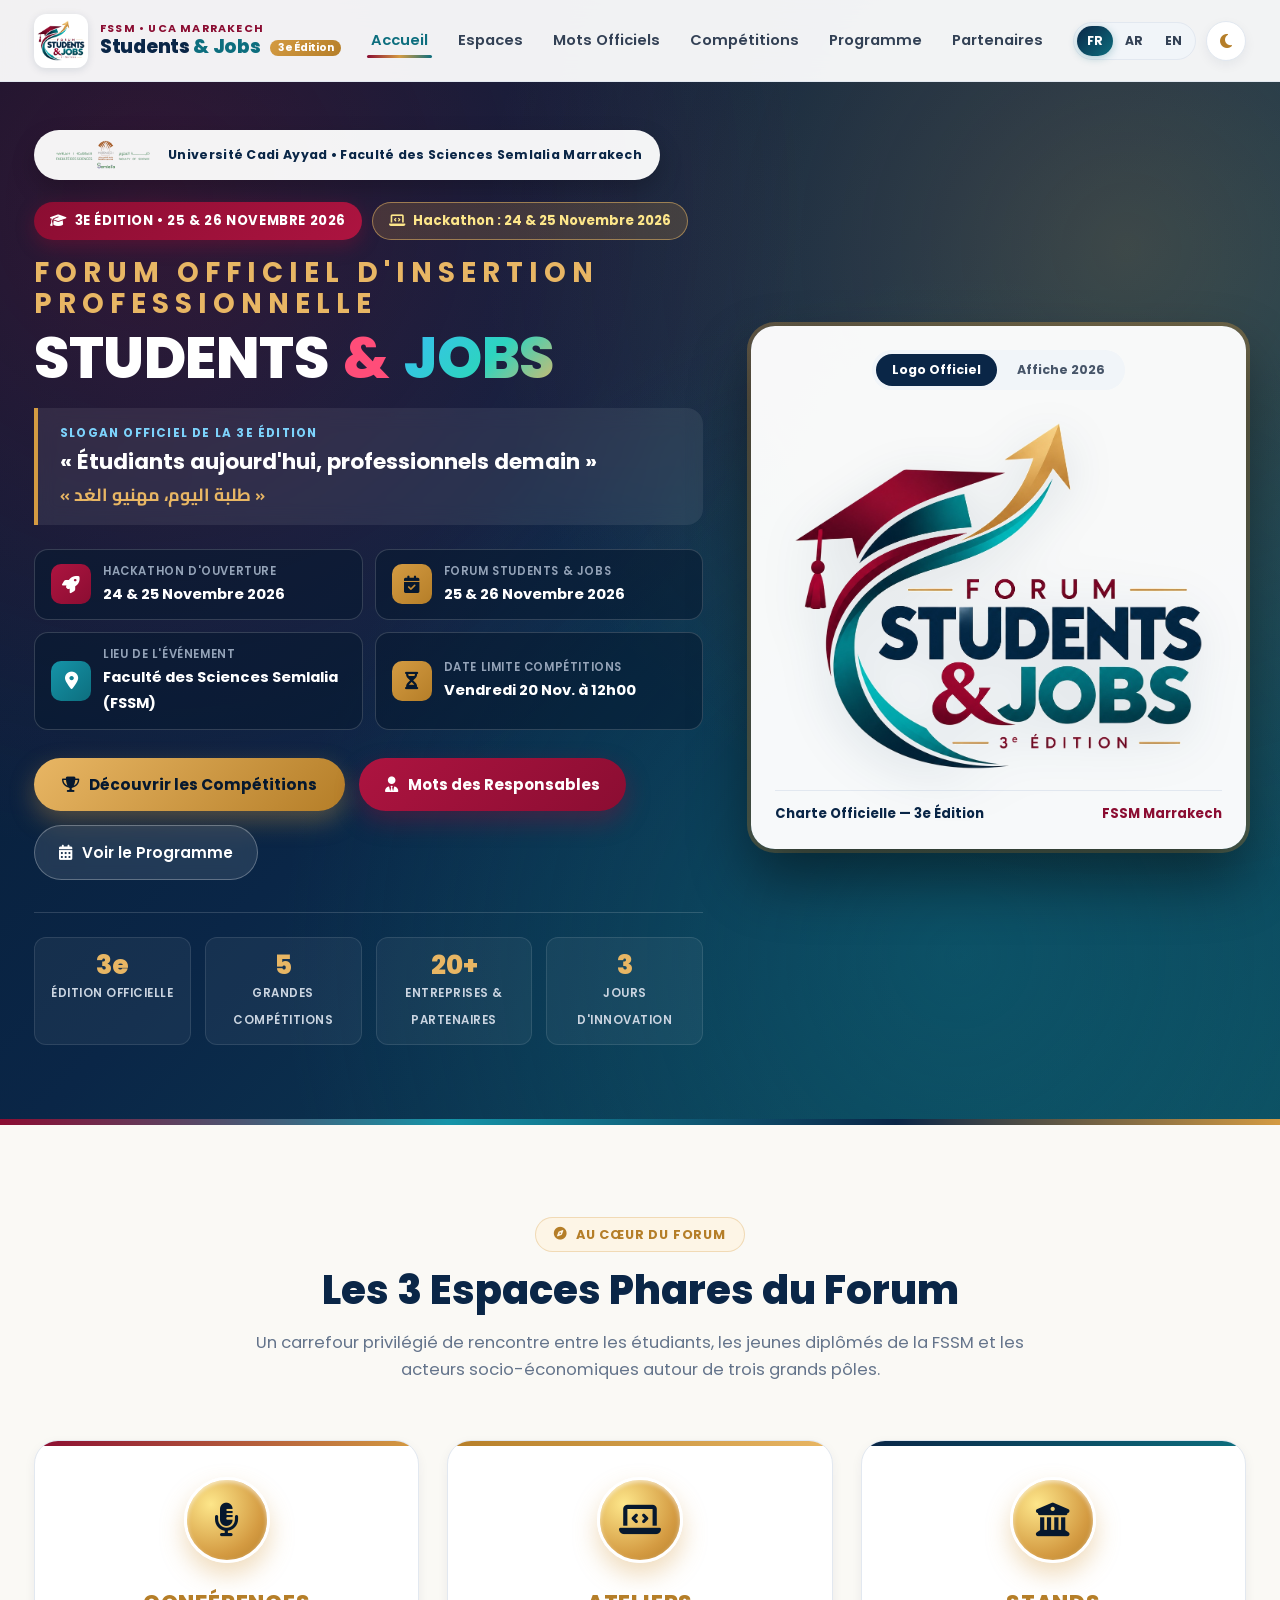
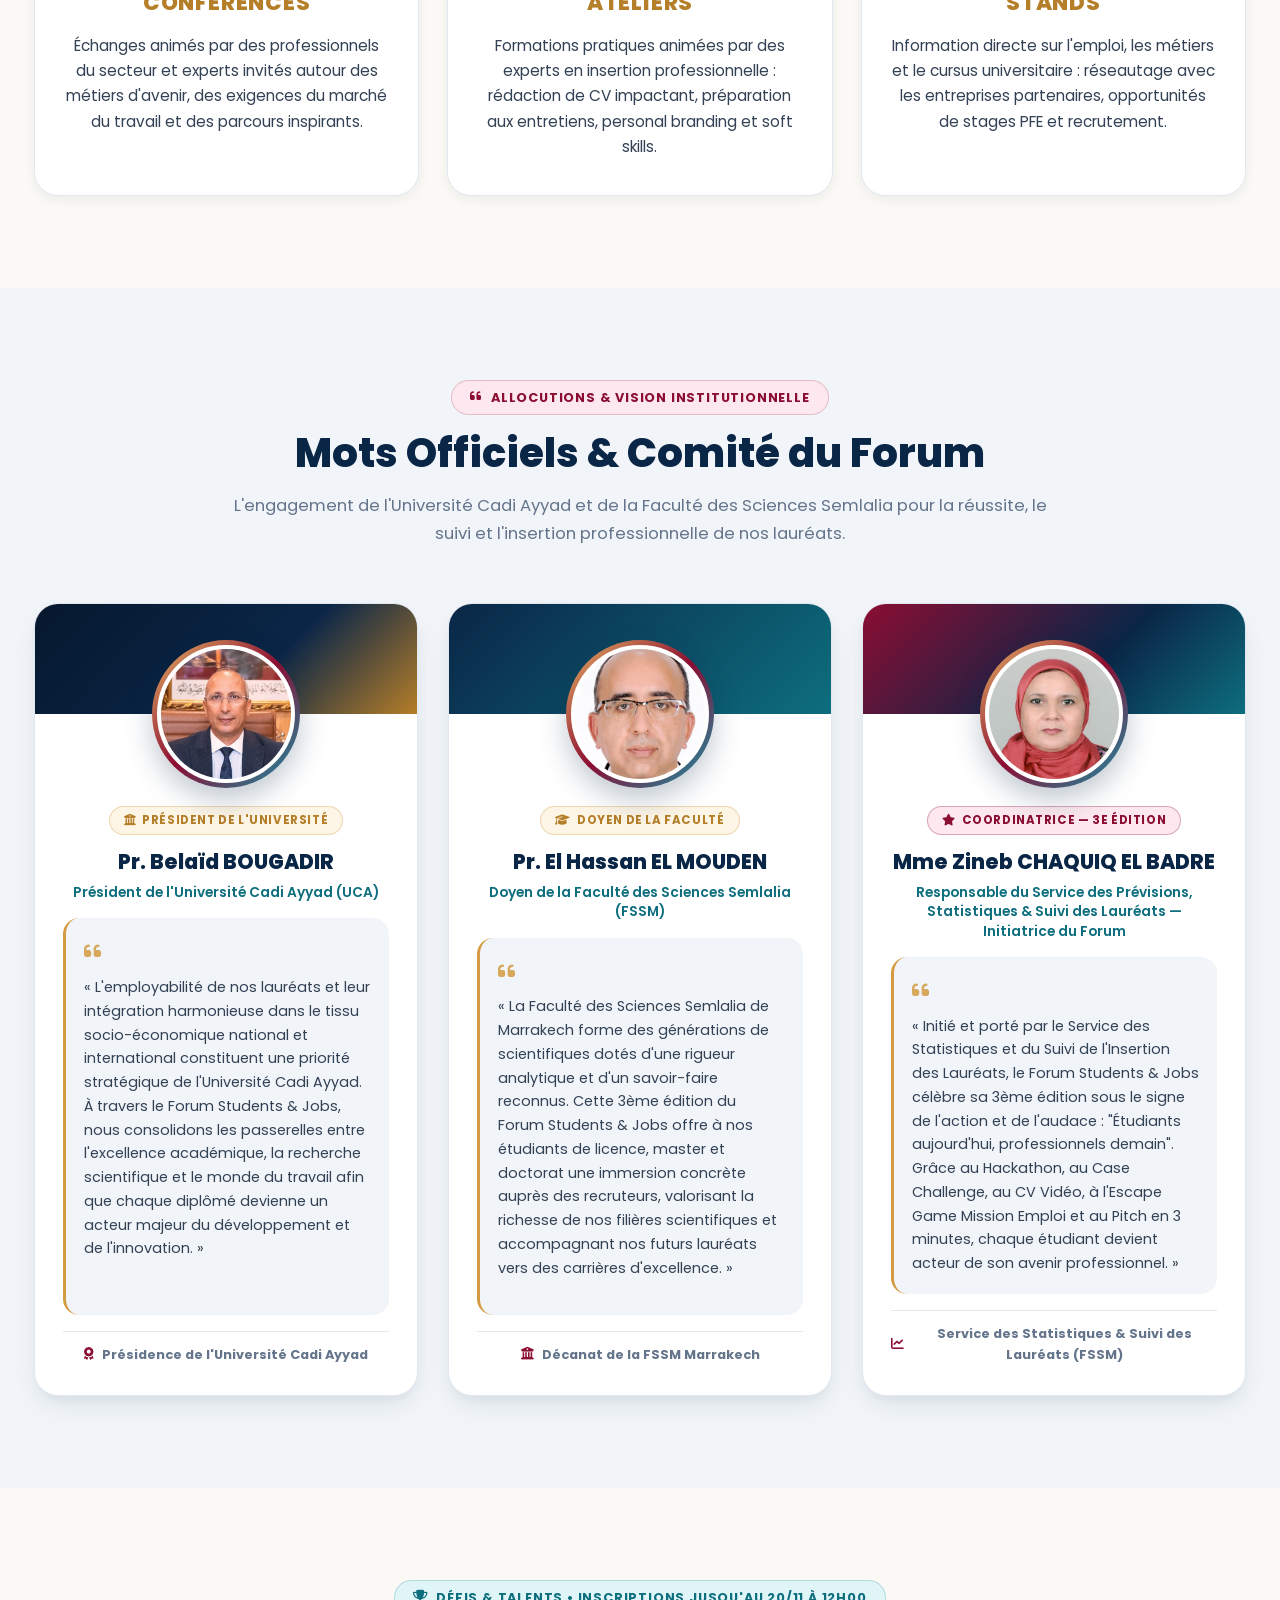
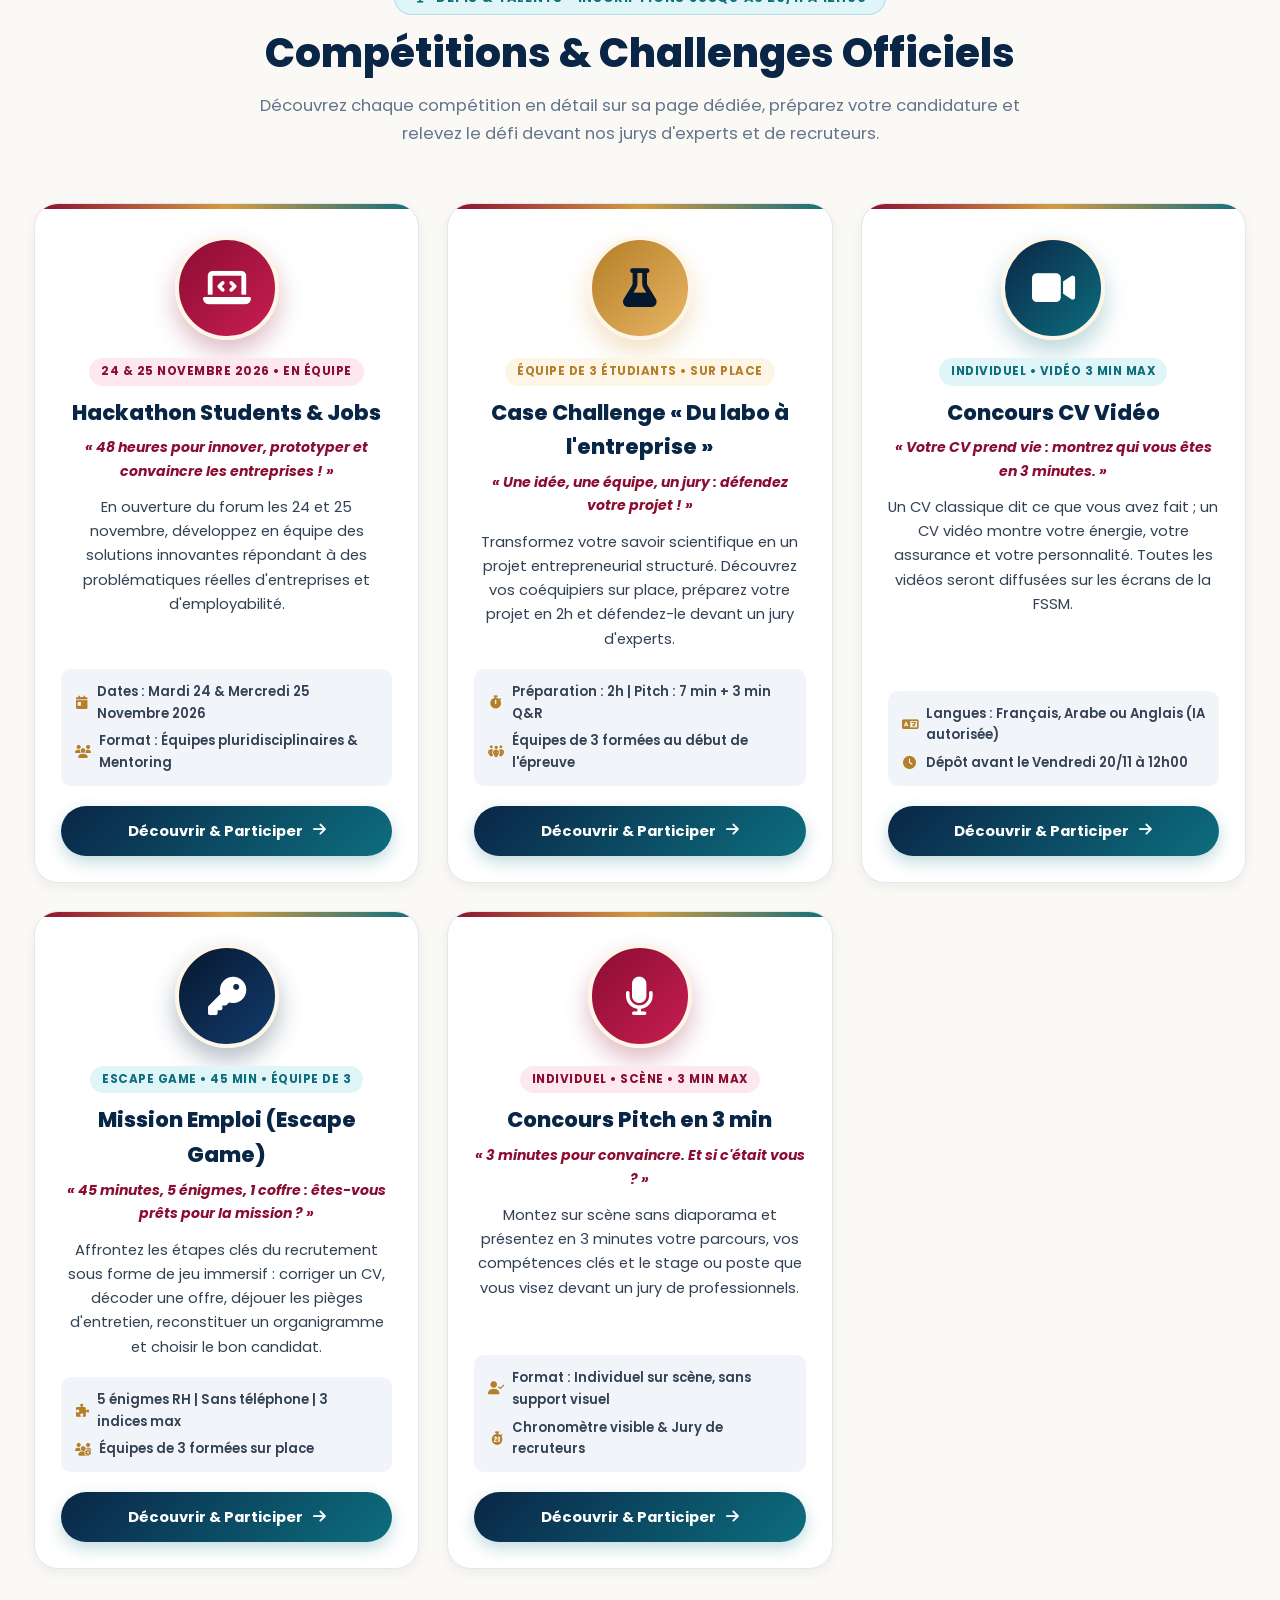
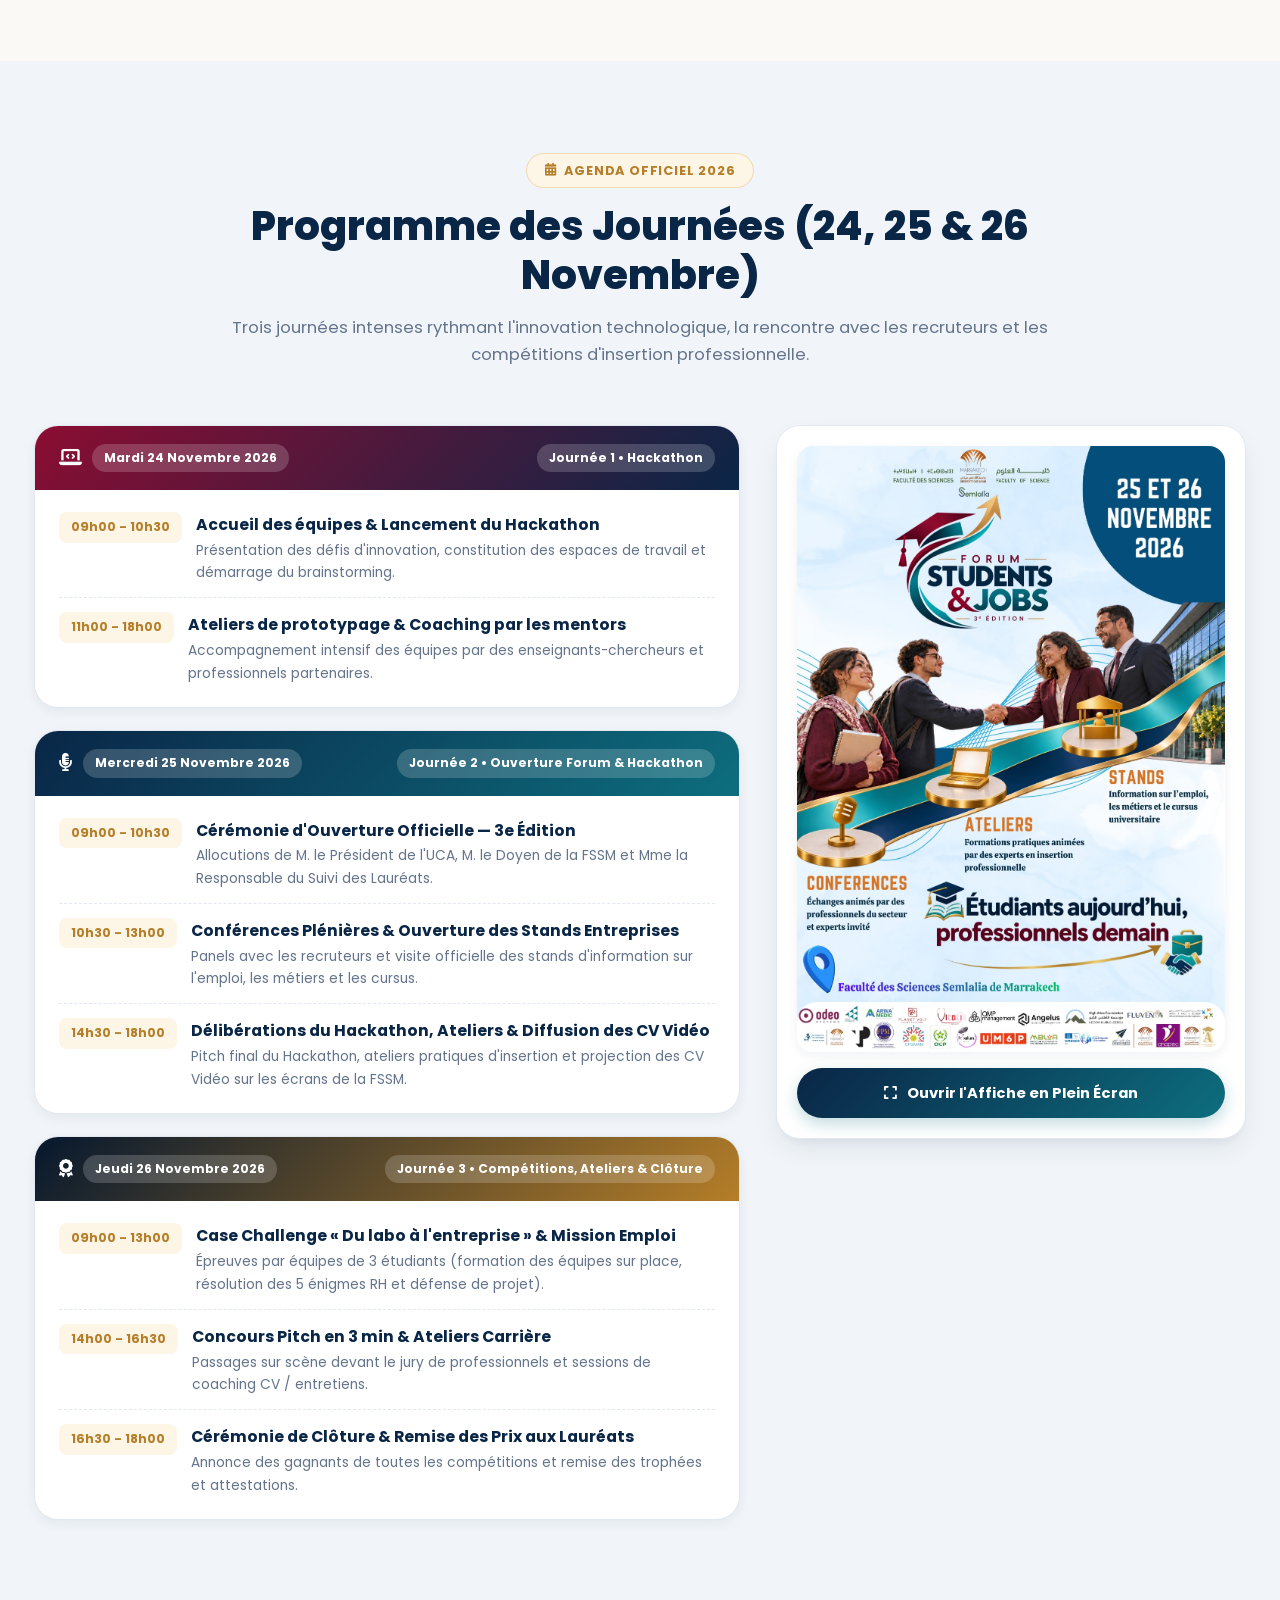
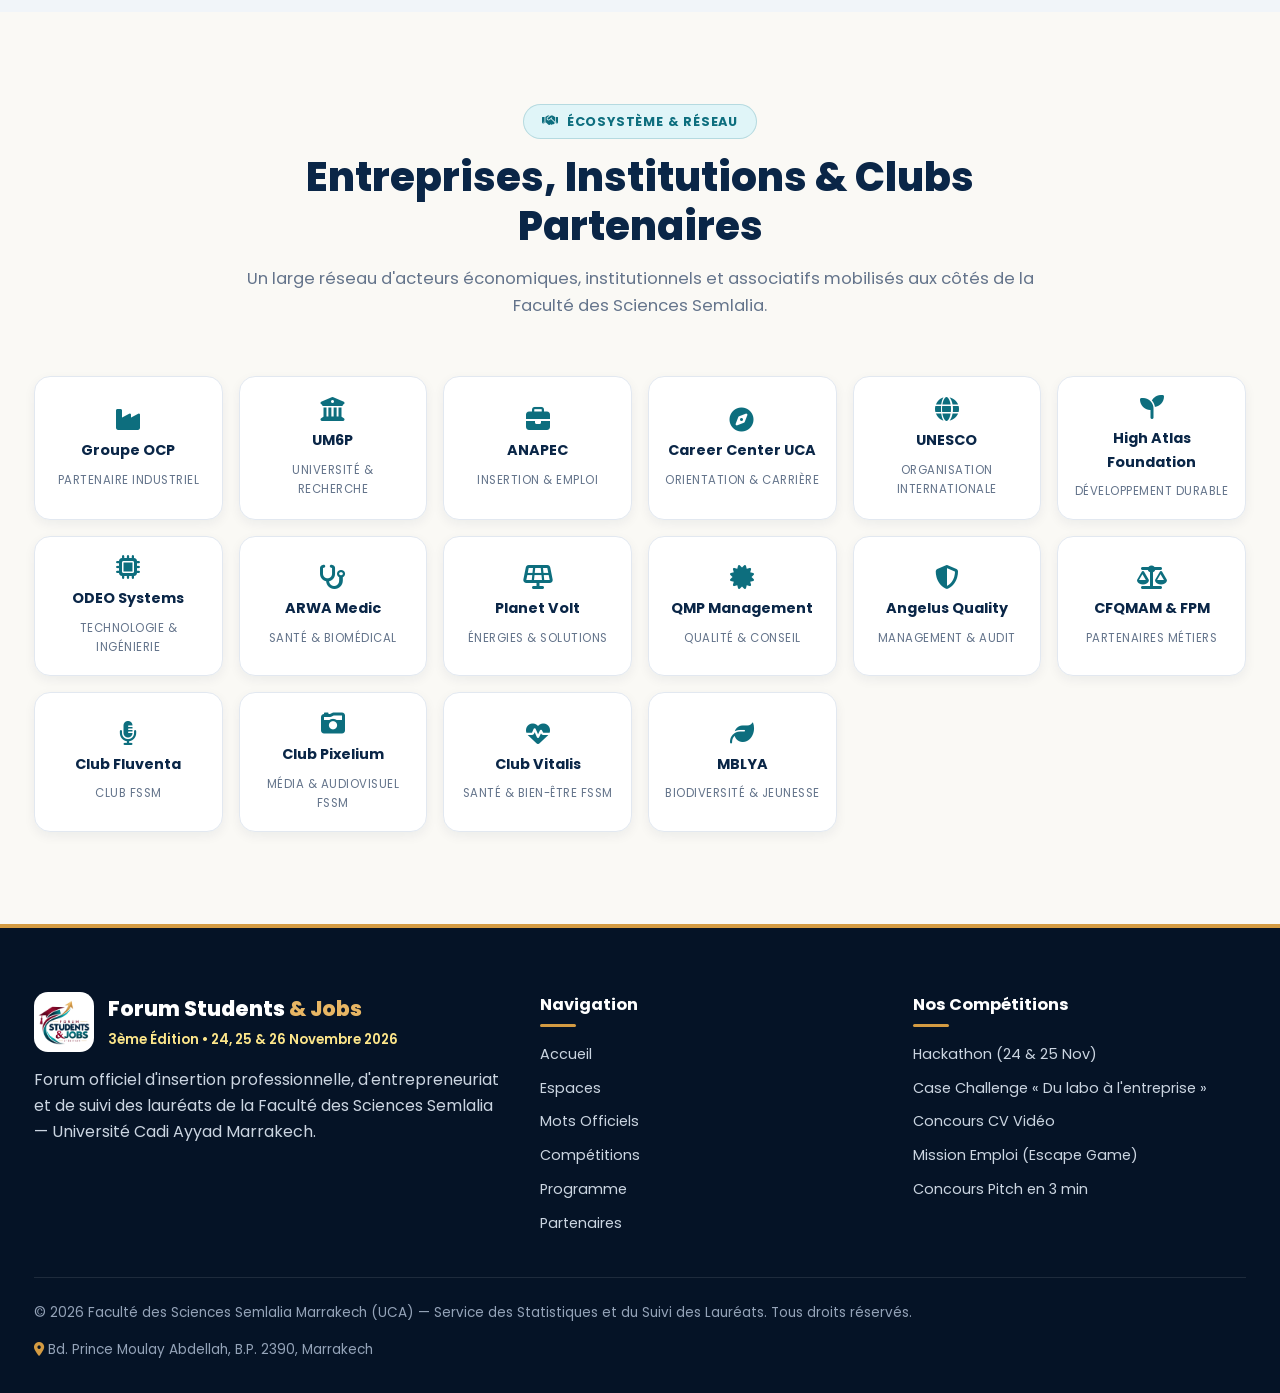
==== index.html @ 7a1fbbbc "Site vitrine officiel Forum Students & Jobs 3e Edition (FR/AR/EN, Light/Dark, Pages Competitions)" ====
<!doctype html>
<html lang="fr" data-i18n-title="title.home">
  <head>
    <meta charset="UTF-8" />
    <script>
      (function () {
        try {
          var theme = localStorage.getItem("sj-theme") || "light";
          var lang = localStorage.getItem("sj-lang") || "fr";
          document.documentElement.classList.add("i18n-pending");
          document.documentElement.setAttribute("data-theme", theme);
          document.documentElement.setAttribute("lang", lang);
          document.documentElement.dir = lang === "ar" ? "rtl" : "ltr";
        } catch (e) {}
      })();
    </script>
    <meta name="viewport" content="width=device-width, initial-scale=1.0" />
    <meta
      name="description"
      content="Site vitrine officiel du Forum Students & Jobs — 3e Édition (24, 25 et 26 Novembre 2026) à la Faculté des Sciences Semlalia Marrakech (FSSM - Université Cadi Ayyad)."
    />
    <link rel="icon" type="image/png" href="assets/images/logo-forum.png" />
    <title>Forum Students &amp; Jobs — 3e Édition | FSSM Marrakech</title>

    <!-- Google Fonts (Poppins + Cairo pour l'Arabe) -->
    <link rel="preconnect" href="https://fonts.googleapis.com" />
    <link rel="preconnect" href="https://fonts.gstatic.com" crossorigin />
    <link
      href="https://fonts.googleapis.com/css2?family=Cairo:wght@400;600;700;800&family=Poppins:wght@400;500;600;700;800&display=swap"
      rel="stylesheet"
    />

    <!-- Font Awesome -->
    <link
      rel="stylesheet"
      href="https://cdnjs.cloudflare.com/ajax/libs/font-awesome/6.4.0/css/all.min.css"
    />

    <!-- Feuille de style principale (Charte du Logo) -->
    <link rel="stylesheet" href="assets/css/style.css" />
  </head>

  <body>
    <div class="nav-overlay" data-nav-overlay></div>

    <!-- ==========================================================================
         HEADER & NAVIGATION
         ========================================================================== -->
    <header class="header" id="header">
      <div class="container">
        <a href="#home" class="brand-logo">
          <img
            src="assets/images/logo-forum.png"
            alt="Logo Forum Students & Jobs 3e Édition"
            class="brand-logo-img"
          />
          <div class="brand-text">
            <span class="brand-kicker">FSSM • UCA MARRAKECH</span>
            <div class="brand-title">
              Students <span>&amp; Jobs</span>
              <small class="brand-edition-pill">3e Édition</small>
            </div>
          </div>
        </a>

        <nav class="navbar" data-navbar>
          <ul class="navbar-list">
            <li>
              <a
                href="#home"
                class="navbar-link active"
                data-nav-link
                data-i18n="nav.home"
                >Accueil</a
              >
            </li>
            <li>
              <a
                href="#espaces"
                class="navbar-link"
                data-nav-link
                data-i18n="nav.pillars"
                >Espaces</a
              >
            </li>
            <li>
              <a
                href="#mots-officiels"
                class="navbar-link"
                data-nav-link
                data-i18n="nav.leaders"
                >Mots Officiels</a
              >
            </li>
            <li>
              <a
                href="#competitions"
                class="navbar-link"
                data-nav-link
                data-i18n="nav.competitions"
                >Compétitions</a
              >
            </li>
            <li>
              <a
                href="#programme"
                class="navbar-link"
                data-nav-link
                data-i18n="nav.program"
                >Programme</a
              >
            </li>
            <li>
              <a
                href="#partenaires"
                class="navbar-link"
                data-nav-link
                data-i18n="nav.partners"
                >Partenaires</a
              >
            </li>
          </ul>
        </nav>

        <div class="header-actions">
          <div class="lang-switcher" role="group" aria-label="Sélecteur de langue">
            <button type="button" class="lang-btn is-active" data-set-lang="fr">
              FR
            </button>
            <button type="button" class="lang-btn" data-set-lang="ar">
              AR
            </button>
            <button type="button" class="lang-btn" data-set-lang="en">
              EN
            </button>
          </div>

          <button
            type="button"
            class="theme-toggle"
            data-theme-toggle
            aria-label="Basculer le mode clair ou sombre"
          >
            <i class="fas fa-moon" data-theme-icon></i>
          </button>

          <button
            type="button"
            class="menu-toggle-btn"
            data-nav-toggle
            aria-label="Ouvrir le menu"
          >
            <i class="fas fa-bars"></i>
          </button>
        </div>
      </div>
    </header>

    <main>
      <!-- ==========================================================================
           HERO SECTION OFFICIELLE
           ========================================================================== -->
      <section class="hero-sj" id="home">
        <div class="container">
          <div class="hero-grid">
            <!-- Colonne Texte -->
            <div class="hero-text-col">
              <div class="hero-inst-bar">
                <img
                  src="assets/images/logo-fssm.png"
                  alt="Faculté des Sciences Semlalia - Université Cadi Ayyad"
                />
                <span data-i18n="hero.inst"
                  >Université Cadi Ayyad • Faculté des Sciences Semlalia Marrakech</span
                >
              </div>

              <div class="hero-badges-row">
                <span class="hero-edition-badge">
                  <i class="fas fa-graduation-cap"></i>
                  <span data-i18n="hero.edition"
                    >3e Édition • 25 &amp; 26 Novembre 2026</span
                  >
                </span>
                <span class="hero-hack-badge">
                  <i class="fas fa-laptop-code"></i>
                  <span data-i18n="hero.hackBadge"
                    >Hackathon : 24 &amp; 25 Novembre 2026</span
                  >
                </span>
              </div>

              <h1 class="hero-title">
                <span class="word-forum" data-i18n="hero.forumWord"
                  >FORUM OFFICIEL D'INSERTION PROFESSIONNELLE</span
                >
                <span class="word-students">STUDENTS</span>
                <span class="word-amp">&amp;</span>
                <span class="word-jobs">JOBS</span>
              </h1>

              <div class="hero-slogan-box">
                <div class="hero-slogan-label" data-i18n="hero.sloganLabel">
                  Slogan officiel de la 3e Édition
                </div>
                <p class="hero-slogan-fr" data-i18n="hero.sloganFr">
                  « Étudiants aujourd'hui, professionnels demain »
                </p>
                <div class="hero-slogan-ar">« طلبة اليوم، مهنيو الغد »</div>
              </div>

              <!-- Informations clés -->
              <div class="hero-meta-grid">
                <div class="hero-meta-card">
                  <div class="hero-meta-icon crimson">
                    <i class="fas fa-rocket"></i>
                  </div>
                  <div class="hero-meta-text">
                    <small data-i18n="hero.meta1Label">Hackathon d'ouverture</small>
                    <strong data-i18n="hero.meta1Val">24 &amp; 25 Novembre 2026</strong>
                  </div>
                </div>

                <div class="hero-meta-card">
                  <div class="hero-meta-icon">
                    <i class="fas fa-calendar-check"></i>
                  </div>
                  <div class="hero-meta-text">
                    <small data-i18n="hero.meta2Label">Forum Students &amp; Jobs</small>
                    <strong data-i18n="hero.meta2Val">25 &amp; 26 Novembre 2026</strong>
                  </div>
                </div>

                <div class="hero-meta-card">
                  <div class="hero-meta-icon teal">
                    <i class="fas fa-location-dot"></i>
                  </div>
                  <div class="hero-meta-text">
                    <small data-i18n="hero.meta3Label">Lieu de l'événement</small>
                    <strong data-i18n="hero.meta3Val"
                      >Faculté des Sciences Semlalia (FSSM)</strong
                    >
                  </div>
                </div>

                <div class="hero-meta-card">
                  <div class="hero-meta-icon">
                    <i class="fas fa-hourglass-half"></i>
                  </div>
                  <div class="hero-meta-text">
                    <small data-i18n="hero.meta4Label">Date limite compétitions</small>
                    <strong data-i18n="hero.meta4Val">Vendredi 20 Nov. à 12h00</strong>
                  </div>
                </div>
              </div>

              <!-- Boutons d'Action -->
              <div class="hero-cta-group">
                <a href="#competitions" class="btn-sj-gold">
                  <i class="fas fa-trophy"></i>
                  <span data-i18n="hero.btnComp">Découvrir les Compétitions</span>
                </a>
                <a href="#mots-officiels" class="btn-sj-crimson">
                  <i class="fas fa-user-tie"></i>
                  <span data-i18n="hero.btnLeaders">Mots des Responsables</span>
                </a>
                <a href="#programme" class="btn-sj-outline">
                  <i class="fas fa-calendar-alt"></i>
                  <span data-i18n="hero.btnProg">Voir le Programme</span>
                </a>
              </div>

              <!-- Statistiques Rapides -->
              <div class="hero-stats">
                <div class="hero-stat-box">
                  <span class="hero-stat-num" data-i18n="hero.stat1Num">3e</span>
                  <span class="hero-stat-lbl" data-i18n="hero.stat1Lbl"
                    >Édition Officielle</span
                  >
                </div>
                <div class="hero-stat-box">
                  <span class="hero-stat-num" data-i18n="hero.stat2Num">5</span>
                  <span class="hero-stat-lbl" data-i18n="hero.stat2Lbl"
                    >Grandes Compétitions</span
                  >
                </div>
                <div class="hero-stat-box">
                  <span class="hero-stat-num" data-i18n="hero.stat3Num">20+</span>
                  <span class="hero-stat-lbl" data-i18n="hero.stat3Lbl"
                    >Entreprises &amp; Partenaires</span
                  >
                </div>
                <div class="hero-stat-box">
                  <span class="hero-stat-num" data-i18n="hero.stat4Num">3</span>
                  <span class="hero-stat-lbl" data-i18n="hero.stat4Lbl"
                    >Jours d'Innovation</span
                  >
                </div>
              </div>
            </div>

            <!-- Colonne Visuelle (Logo & Affiche Officielle) -->
            <div class="hero-visual-col">
              <div class="hero-showcase-card">
                <div class="hero-showcase-tabs">
                  <button
                    type="button"
                    class="showcase-tab-btn active"
                    data-showcase-tab="logo"
                    data-i18n="hero.tabLogo"
                  >
                    Logo Officiel
                  </button>
                  <button
                    type="button"
                    class="showcase-tab-btn"
                    data-showcase-tab="poster"
                    data-i18n="hero.tabPoster"
                  >
                    Affiche 2026
                  </button>
                </div>

                <div class="showcase-panel active" data-showcase-panel="logo">
                  <img
                    src="assets/images/logo-forum.png"
                    alt="Logo Officiel Forum Students & Jobs 3e Édition"
                    class="hero-logo-display"
                  />
                </div>

                <div class="showcase-panel" data-showcase-panel="poster">
                  <a
                    href="assets/images/affiche-forum.jpg"
                    target="_blank"
                    rel="noopener"
                    title="Ouvrir l'affiche en plein écran"
                  >
                    <img
                      src="assets/images/affiche-forum.jpg"
                      alt="Affiche Officielle Forum Students & Jobs 25 et 26 Novembre 2026"
                      class="hero-poster-display"
                    />
                  </a>
                </div>

                <div class="hero-showcase-caption">
                  <div data-i18n="hero.captionLeft">
                    Charte Officielle — 3e Édition
                  </div>
                  <span data-i18n="hero.captionRight">FSSM Marrakech</span>
                </div>
              </div>
            </div>
          </div>
        </div>
      </section>

      <!-- ==========================================================================
           SECTION LES 3 ESPACES PHARES (CONFÉRENCES, ATELIERS, STANDS)
           ========================================================================== -->
      <section class="sj-section" id="espaces">
        <div class="container">
          <div class="section-header-center">
            <span class="section-kicker gold">
              <i class="fas fa-compass"></i>
              <span data-i18n="pillars.kicker">Au Cœur du Forum</span>
            </span>
            <h2 class="section-heading" data-i18n="pillars.title">
              Les 3 Espaces Phares du Forum
            </h2>
            <p class="section-subtext" data-i18n="pillars.sub">
              Un carrefour privilégié de rencontre entre les étudiants, les jeunes
              diplômés de la FSSM et les acteurs socio-économiques autour de trois
              grands pôles.
            </p>
          </div>

          <div class="pillars-3-grid">
            <!-- Conférences -->
            <div class="pillar-card pillar-crimson">
              <div class="pillar-pedestal-icon">
                <i class="fas fa-microphone-lines"></i>
              </div>
              <h3 class="pillar-title" data-i18n="pillars.confTitle">
                Conférences
              </h3>
              <p class="pillar-desc" data-i18n="pillars.confDesc">
                Échanges animés par des professionnels du secteur et experts invités
                autour des métiers d'avenir, des exigences du marché du travail et
                des parcours inspirants.
              </p>
            </div>

            <!-- Ateliers -->
            <div class="pillar-card pillar-gold">
              <div class="pillar-pedestal-icon">
                <i class="fas fa-laptop-code"></i>
              </div>
              <h3 class="pillar-title" data-i18n="pillars.workTitle">Ateliers</h3>
              <p class="pillar-desc" data-i18n="pillars.workDesc">
                Formations pratiques animées par des experts en insertion
                professionnelle : rédaction de CV impactant, préparation aux
                entretiens, personal branding et soft skills.
              </p>
            </div>

            <!-- Stands -->
            <div class="pillar-card">
              <div class="pillar-pedestal-icon">
                <i class="fas fa-building-columns"></i>
              </div>
              <h3 class="pillar-title" data-i18n="pillars.standTitle">Stands</h3>
              <p class="pillar-desc" data-i18n="pillars.standDesc">
                Information directe sur l'emploi, les métiers et le cursus
                universitaire : réseautage avec les entreprises partenaires,
                opportunités de stages PFE et recrutement.
              </p>
            </div>
          </div>
        </div>
      </section>

      <!-- ==========================================================================
           SECTION MOTS OFFICIELS & RESPONSABLES (AVEC PHOTO CERCLE)
           ========================================================================== -->
      <section class="sj-section bg-alt" id="mots-officiels">
        <div class="container">
          <div class="section-header-center">
            <span class="section-kicker crimson">
              <i class="fas fa-quote-left"></i>
              <span data-i18n="leaders.kicker"
                >Allocutions &amp; Vision Institutionnelle</span
              >
            </span>
            <h2 class="section-heading" data-i18n="leaders.title">
              Mots Officiels &amp; Comité du Forum
            </h2>
            <p class="section-subtext" data-i18n="leaders.sub">
              L'engagement de l'Université Cadi Ayyad et de la Faculté des Sciences
              Semlalia pour la réussite, le suivi et l'insertion professionnelle de
              nos lauréats.
            </p>
          </div>

          <div class="leaders-grid">
            <!-- 1. M. Belaïd BOUGADIR (Président UCA) -->
            <article class="leader-card leader-president">
              <div class="leader-circle-wrap">
                <div class="leader-circle-inner">
                  <img
                    src="assets/images/comite/bougadir-circle.jpg"
                    alt="Pr. Belaïd BOUGADIR - Président de l'Université Cadi Ayyad"
                    onerror="this.src='assets/images/comite/homme.png'"
                  />
                </div>
              </div>

              <span class="leader-badge-role">
                <i class="fas fa-university"></i>
                <span data-i18n="leader1.badge">Président de l'Université</span>
              </span>

              <h3 class="leader-name" data-i18n="leader1.name">
                Pr. Belaïd BOUGADIR
              </h3>
              <p class="leader-title" data-i18n="leader1.role">
                Président de l'Université Cadi Ayyad (UCA)
              </p>

              <div class="leader-quote-box">
                <div class="leader-quote-icon">
                  <i class="fas fa-quote-left"></i>
                </div>
                <p class="leader-speech" data-i18n="leader1.speech">
                  « L'employabilité de nos lauréats et leur intégration harmonieuse
                  dans le tissu socio-économique national et international
                  constituent une priorité stratégique de l'Université Cadi Ayyad. À
                  travers le Forum Students &amp; Jobs, nous consolidons les
                  passerelles entre l'excellence académique, la recherche
                  scientifique et le monde du travail afin que chaque diplômé
                  devienne un acteur majeur du développement et de l'innovation. »
                </p>
              </div>

              <div class="leader-footer-tag">
                <i class="fas fa-award"></i>
                <span data-i18n="leader1.foot"
                  >Présidence de l'Université Cadi Ayyad</span
                >
              </div>
            </article>

            <!-- 2. M. El Hassan EL MOUDEN (Doyen FSSM) -->
            <article class="leader-card leader-doyen">
              <div class="leader-circle-wrap">
                <div class="leader-circle-inner">
                  <img
                    src="assets/images/comite/elmoudden-clean.png"
                    alt="Pr. El Hassan EL MOUDEN - Doyen de la Faculté des Sciences Semlalia"
                    onerror="this.src='assets/images/comite/homme.png'"
                  />
                </div>
              </div>

              <span class="leader-badge-role">
                <i class="fas fa-graduation-cap"></i>
                <span data-i18n="leader2.badge">Doyen de la Faculté</span>
              </span>

              <h3 class="leader-name" data-i18n="leader2.name">
                Pr. El Hassan EL MOUDEN
              </h3>
              <p class="leader-title" data-i18n="leader2.role">
                Doyen de la Faculté des Sciences Semlalia (FSSM)
              </p>

              <div class="leader-quote-box">
                <div class="leader-quote-icon">
                  <i class="fas fa-quote-left"></i>
                </div>
                <p class="leader-speech" data-i18n="leader2.speech">
                  « La Faculté des Sciences Semlalia de Marrakech forme des
                  générations de scientifiques dotés d'une rigueur analytique et
                  d'un savoir-faire reconnus. Cette 3ème édition du Forum Students
                  &amp; Jobs offre à nos étudiants de licence, master et doctorat
                  une immersion concrète auprès des recruteurs, valorisant la
                  richesse de nos filières scientifiques et accompagnant nos futurs
                  lauréats vers des carrières d'excellence. »
                </p>
              </div>

              <div class="leader-footer-tag">
                <i class="fas fa-building-columns"></i>
                <span data-i18n="leader2.foot">Décanat de la FSSM Marrakech</span>
              </div>
            </article>

            <!-- 3. Mme Zineb CHAQUIQ EL BADRE (Responsable Statistiques & Suivi des Lauréats) -->
            <article class="leader-card leader-coordinatrice">
              <div class="leader-circle-wrap">
                <div class="leader-circle-inner">
                  <img
                    src="assets/images/comite/chaquiq.png"
                    alt="Mme Zineb CHAQUIQ EL BADRE - Responsable des Statistiques et du Suivi des Lauréats"
                    onerror="this.src='assets/images/comite/femme.png'"
                  />
                </div>
              </div>

              <span class="leader-badge-role crimson-badge">
                <i class="fas fa-star"></i>
                <span data-i18n="leader3.badge">Coordinatrice — 3e Édition</span>
              </span>

              <h3 class="leader-name" data-i18n="leader3.name">
                Mme Zineb CHAQUIQ EL BADRE
              </h3>
              <p class="leader-title" data-i18n="leader3.role">
                Responsable du Service des Prévisions, Statistiques &amp; Suivi des
                Lauréats — Initiatrice du Forum
              </p>

              <div class="leader-quote-box">
                <div class="leader-quote-icon">
                  <i class="fas fa-quote-left"></i>
                </div>
                <p class="leader-speech" data-i18n="leader3.speech">
                  « Initié et porté par le Service des Statistiques et du Suivi de
                  l'Insertion des Lauréats, le Forum Students &amp; Jobs célèbre sa
                  3ème édition sous le signe de l'action et de l'audace :
                  "Étudiants aujourd'hui, professionnels demain". Grâce au
                  Hackathon, au Case Challenge, au CV Vidéo, à l'Escape Game
                  Mission Emploi et au Pitch en 3 minutes, chaque étudiant devient
                  acteur de son avenir professionnel. »
                </p>
              </div>

              <div class="leader-footer-tag">
                <i class="fas fa-chart-line"></i>
                <span data-i18n="leader3.foot"
                  >Service des Statistiques &amp; Suivi des Lauréats (FSSM)</span
                >
              </div>
            </article>
          </div>
        </div>
      </section>

      <!-- ==========================================================================
           SECTION COMPÉTITIONS & CHALLENGES (5 PAGES HTML DÉDIÉES)
           ========================================================================== -->
      <section class="sj-section" id="competitions">
        <div class="container">
          <div class="section-header-center">
            <span class="section-kicker">
              <i class="fas fa-trophy"></i>
              <span data-i18n="comp.kicker"
                >Défis &amp; Talents • Inscriptions jusqu'au 20/11 à 12h00</span
              >
            </span>
            <h2 class="section-heading" data-i18n="comp.title">
              Compétitions &amp; Challenges Officiels
            </h2>
            <p class="section-subtext" data-i18n="comp.sub">
              Découvrez chaque compétition en détail sur sa page dédiée, préparez
              votre candidature et relevez le défi devant nos jurys d'experts et de
              recruteurs.
            </p>
          </div>

          <div class="competitions-grid">
            <!-- 1. Hackathon (24 & 25 Novembre) -->
            <div class="comp-card">
              <div class="comp-circle-icon crimson-grad">
                <i class="fas fa-laptop-code"></i>
              </div>
              <span class="comp-tag-pill crimson-pill" data-i18n="comp1.tag">
                24 &amp; 25 Novembre 2026 • En équipe
              </span>
              <h3 class="comp-title" data-i18n="comp1.title">
                Hackathon Students &amp; Jobs
              </h3>
              <p class="comp-slogan" data-i18n="comp1.slogan">
                « 48 heures pour innover, prototyper et convaincre les entreprises ! »
              </p>
              <p class="comp-desc" data-i18n="comp1.desc">
                En ouverture du forum les 24 et 25 novembre, développez en équipe
                des solutions innovantes répondant à des problématiques réelles
                d'entreprises et d'employabilité.
              </p>
              <div class="comp-meta-list">
                <div class="comp-meta-item">
                  <i class="fas fa-calendar-day"></i>
                  <span data-i18n="comp1.meta1"
                    >Dates : Mardi 24 &amp; Mercredi 25 Novembre 2026</span
                  >
                </div>
                <div class="comp-meta-item">
                  <i class="fas fa-users"></i>
                  <span data-i18n="comp1.meta2"
                    >Format : Équipes pluridisciplinaires &amp; Mentoring</span
                  >
                </div>
              </div>
              <a href="competitions/hackathon.html" class="comp-btn">
                <span data-i18n="comp.btnDiscover">Découvrir &amp; Participer</span>
                <i class="fas fa-arrow-right"></i>
              </a>
            </div>

            <!-- 2. Case Challenge « Du labo à l'entreprise » -->
            <div class="comp-card">
              <div class="comp-circle-icon gold-grad">
                <i class="fas fa-flask"></i>
              </div>
              <span class="comp-tag-pill gold-pill" data-i18n="comp2.tag">
                Équipe de 3 étudiants • Sur place
              </span>
              <h3 class="comp-title" data-i18n="comp2.title">
                Case Challenge « Du labo à l'entreprise »
              </h3>
              <p class="comp-slogan" data-i18n="comp2.slogan">
                « Une idée, une équipe, un jury : défendez votre projet ! »
              </p>
              <p class="comp-desc" data-i18n="comp2.desc">
                Transformez votre savoir scientifique en un projet entrepreneurial
                structuré. Découvrez vos coéquipiers sur place, préparez votre
                projet en 2h et défendez-le devant un jury d'experts.
              </p>
              <div class="comp-meta-list">
                <div class="comp-meta-item">
                  <i class="fas fa-stopwatch"></i>
                  <span data-i18n="comp2.meta1"
                    >Préparation : 2h | Pitch : 7 min + 3 min Q&amp;R</span
                  >
                </div>
                <div class="comp-meta-item">
                  <i class="fas fa-people-group"></i>
                  <span data-i18n="comp2.meta2"
                    >Équipes de 3 formées au début de l'épreuve</span
                  >
                </div>
              </div>
              <a href="competitions/case-challenge.html" class="comp-btn">
                <span data-i18n="comp.btnDiscover">Découvrir &amp; Participer</span>
                <i class="fas fa-arrow-right"></i>
              </a>
            </div>

            <!-- 3. Concours CV Vidéo -->
            <div class="comp-card">
              <div class="comp-circle-icon">
                <i class="fas fa-video"></i>
              </div>
              <span class="comp-tag-pill" data-i18n="comp3.tag">
                Individuel • Vidéo 3 min max
              </span>
              <h3 class="comp-title" data-i18n="comp3.title">Concours CV Vidéo</h3>
              <p class="comp-slogan" data-i18n="comp3.slogan">
                « Votre CV prend vie : montrez qui vous êtes en 3 minutes. »
              </p>
              <p class="comp-desc" data-i18n="comp3.desc">
                Un CV classique dit ce que vous avez fait ; un CV vidéo montre votre
                énergie, votre assurance et votre personnalité. Toutes les vidéos
                seront diffusées sur les écrans de la FSSM.
              </p>
              <div class="comp-meta-list">
                <div class="comp-meta-item">
                  <i class="fas fa-language"></i>
                  <span data-i18n="comp3.meta1"
                    >Langues : Français, Arabe ou Anglais (IA autorisée)</span
                  >
                </div>
                <div class="comp-meta-item">
                  <i class="fas fa-clock"></i>
                  <span data-i18n="comp3.meta2"
                    >Dépôt avant le Vendredi 20/11 à 12h00</span
                  >
                </div>
              </div>
              <a href="competitions/cv-video.html" class="comp-btn">
                <span data-i18n="comp.btnDiscover">Découvrir &amp; Participer</span>
                <i class="fas fa-arrow-right"></i>
              </a>
            </div>

            <!-- 4. Mission Emploi (Escape Game) -->
            <div class="comp-card">
              <div class="comp-circle-icon navy-grad">
                <i class="fas fa-key"></i>
              </div>
              <span class="comp-tag-pill" data-i18n="comp4.tag">
                Escape Game • 45 min • Équipe de 3
              </span>
              <h3 class="comp-title" data-i18n="comp4.title">
                Mission Emploi (Escape Game)
              </h3>
              <p class="comp-slogan" data-i18n="comp4.slogan">
                « 45 minutes, 5 énigmes, 1 coffre : êtes-vous prêts pour la mission
                ? »
              </p>
              <p class="comp-desc" data-i18n="comp4.desc">
                Affrontez les étapes clés du recrutement sous forme de jeu immersif
                : corriger un CV, décoder une offre, déjouer les pièges d'entretien,
                reconstituer un organigramme et choisir le bon candidat.
              </p>
              <div class="comp-meta-list">
                <div class="comp-meta-item">
                  <i class="fas fa-puzzle-piece"></i>
                  <span data-i18n="comp4.meta1"
                    >5 énigmes RH | Sans téléphone | 3 indices max</span
                  >
                </div>
                <div class="comp-meta-item">
                  <i class="fas fa-users-gear"></i>
                  <span data-i18n="comp4.meta2">Équipes de 3 formées sur place</span>
                </div>
              </div>
              <a href="competitions/mission-emploi.html" class="comp-btn">
                <span data-i18n="comp.btnDiscover">Découvrir &amp; Participer</span>
                <i class="fas fa-arrow-right"></i>
              </a>
            </div>

            <!-- 5. Concours Pitch en 3 min -->
            <div class="comp-card">
              <div class="comp-circle-icon crimson-grad">
                <i class="fas fa-Bullhorn fa-microphone"></i>
              </div>
              <span class="comp-tag-pill crimson-pill" data-i18n="comp5.tag">
                Individuel • Scène • 3 min max
              </span>
              <h3 class="comp-title" data-i18n="comp5.title">
                Concours Pitch en 3 min
              </h3>
              <p class="comp-slogan" data-i18n="comp5.slogan">
                « 3 minutes pour convaincre. Et si c'était vous ? »
              </p>
              <p class="comp-desc" data-i18n="comp5.desc">
                Montez sur scène sans diaporama et présentez en 3 minutes votre
                parcours, vos compétences clés et le stage ou poste que vous visez
                devant un jury de professionnels.
              </p>
              <div class="comp-meta-list">
                <div class="comp-meta-item">
                  <i class="fas fa-user-check"></i>
                  <span data-i18n="comp5.meta1"
                    >Format : Individuel sur scène, sans support visuel</span
                  >
                </div>
                <div class="comp-meta-item">
                  <i class="fas fa-stopwatch-20"></i>
                  <span data-i18n="comp5.meta2"
                    >Chronomètre visible &amp; Jury de recruteurs</span
                  >
                </div>
              </div>
              <a href="competitions/pitch-3min.html" class="comp-btn">
                <span data-i18n="comp.btnDiscover">Découvrir &amp; Participer</span>
                <i class="fas fa-arrow-right"></i>
              </a>
            </div>
          </div>
        </div>
      </section>

      <!-- ==========================================================================
           SECTION PROGRAMME & AFFICHE OFFICIELLE (24, 25 & 26 NOVEMBRE)
           ========================================================================== -->
      <section class="sj-section bg-alt" id="programme">
        <div class="container">
          <div class="section-header-center">
            <span class="section-kicker gold">
              <i class="fas fa-calendar-days"></i>
              <span data-i18n="prog.kicker">Agenda Officiel 2026</span>
            </span>
            <h2 class="section-heading" data-i18n="prog.title">
              Programme des Journées (24, 25 &amp; 26 Novembre)
            </h2>
            <p class="section-subtext" data-i18n="prog.sub">
              Trois journées intenses rythmant l'innovation technologique, la
              rencontre avec les recruteurs et les compétitions d'insertion
              professionnelle.
            </p>
          </div>

          <div class="schedule-showcase-grid">
            <div class="day-cards-stack">
              <!-- Jour 1 : Mardi 24 Novembre -->
              <div class="day-schedule-card">
                <div class="day-card-header crimson-head">
                  <h3>
                    <i class="fas fa-laptop-code"></i>
                    <span data-i18n="prog.day1Title">Mardi 24 Novembre 2026</span>
                  </h3>
                  <span data-i18n="prog.day1Badge">Journée 1 • Hackathon</span>
                </div>
                <div class="day-card-body">
                  <div class="schedule-row">
                    <span class="schedule-badge-time" data-i18n="prog.d1.t1"
                      >09h00 - 10h30</span
                    >
                    <div class="schedule-info">
                      <h4 data-i18n="prog.d1.h1">
                        Accueil des équipes &amp; Lancement du Hackathon
                      </h4>
                      <p data-i18n="prog.d1.p1">
                        Présentation des défis d'innovation, constitution des
                        espaces de travail et démarrage du brainstorming.
                      </p>
                    </div>
                  </div>
                  <div class="schedule-row">
                    <span class="schedule-badge-time" data-i18n="prog.d1.t2"
                      >11h00 - 18h00</span
                    >
                    <div class="schedule-info">
                      <h4 data-i18n="prog.d1.h2">
                        Ateliers de prototypage &amp; Coaching par les mentors
                      </h4>
                      <p data-i18n="prog.d1.p2">
                        Accompagnement intensif des équipes par des
                        enseignants-chercheurs et professionnels partenaires.
                      </p>
                    </div>
                  </div>
                </div>
              </div>

              <!-- Jour 2 : Mercredi 25 Novembre -->
              <div class="day-schedule-card">
                <div class="day-card-header">
                  <h3>
                    <i class="fas fa-microphone-lines"></i>
                    <span data-i18n="prog.day2Title"
                      >Mercredi 25 Novembre 2026</span
                    >
                  </h3>
                  <span data-i18n="prog.day2Badge"
                    >Journée 2 • Ouverture Forum &amp; Hackathon</span
                  >
                </div>
                <div class="day-card-body">
                  <div class="schedule-row">
                    <span class="schedule-badge-time" data-i18n="prog.d2.t1"
                      >09h00 - 10h30</span
                    >
                    <div class="schedule-info">
                      <h4 data-i18n="prog.d2.h1">
                        Cérémonie d'Ouverture Officielle — 3e Édition
                      </h4>
                      <p data-i18n="prog.d2.p1">
                        Allocutions de M. le Président de l'UCA, M. le Doyen de la
                        FSSM et Mme la Responsable du Suivi des Lauréats.
                      </p>
                    </div>
                  </div>
                  <div class="schedule-row">
                    <span class="schedule-badge-time" data-i18n="prog.d2.t2"
                      >10h30 - 13h00</span
                    >
                    <div class="schedule-info">
                      <h4 data-i18n="prog.d2.h2">
                        Conférences Plénières &amp; Ouverture des Stands Entreprises
                      </h4>
                      <p data-i18n="prog.d2.p2">
                        Panels avec les recruteurs et visite officielle des stands
                        d'information sur l'emploi, les métiers et les cursus.
                      </p>
                    </div>
                  </div>
                  <div class="schedule-row">
                    <span class="schedule-badge-time" data-i18n="prog.d2.t3"
                      >14h30 - 18h00</span
                    >
                    <div class="schedule-info">
                      <h4 data-i18n="prog.d2.h3">
                        Délibérations du Hackathon, Ateliers &amp; Diffusion des CV
                        Vidéo
                      </h4>
                      <p data-i18n="prog.d2.p3">
                        Pitch final du Hackathon, ateliers pratiques d'insertion et
                        projection des CV Vidéo sur les écrans de la FSSM.
                      </p>
                    </div>
                  </div>
                </div>
              </div>

              <!-- Jour 3 : Jeudi 26 Novembre -->
              <div class="day-schedule-card">
                <div class="day-card-header gold-head">
                  <h3>
                    <i class="fas fa-award"></i>
                    <span data-i18n="prog.day3Title">Jeudi 26 Novembre 2026</span>
                  </h3>
                  <span data-i18n="prog.day3Badge"
                    >Journée 3 • Compétitions, Ateliers &amp; Clôture</span
                  >
                </div>
                <div class="day-card-body">
                  <div class="schedule-row">
                    <span class="schedule-badge-time" data-i18n="prog.d3.t1"
                      >09h00 - 13h00</span
                    >
                    <div class="schedule-info">
                      <h4 data-i18n="prog.d3.h1">
                        Case Challenge « Du labo à l'entreprise » &amp; Mission
                        Emploi
                      </h4>
                      <p data-i18n="prog.d3.p1">
                        Épreuves par équipes de 3 étudiants (formation des équipes
                        sur place, résolution des 5 énigmes RH et défense de
                        projet).
                      </p>
                    </div>
                  </div>
                  <div class="schedule-row">
                    <span class="schedule-badge-time" data-i18n="prog.d3.t2"
                      >14h00 - 16h30</span
                    >
                    <div class="schedule-info">
                      <h4 data-i18n="prog.d3.h2">
                        Concours Pitch en 3 min &amp; Ateliers Carrière
                      </h4>
                      <p data-i18n="prog.d3.p2">
                        Passages sur scène devant le jury de professionnels et
                        sessions de coaching CV / entretiens.
                      </p>
                    </div>
                  </div>
                  <div class="schedule-row">
                    <span class="schedule-badge-time" data-i18n="prog.d3.t3"
                      >16h30 - 18h00</span
                    >
                    <div class="schedule-info">
                      <h4 data-i18n="prog.d3.h3">
                        Cérémonie de Clôture &amp; Remise des Prix aux Lauréats
                      </h4>
                      <p data-i18n="prog.d3.p3">
                        Annonce des gagnants de toutes les compétitions et remise
                        des trophées et attestations.
                      </p>
                    </div>
                  </div>
                </div>
              </div>
            </div>

            <!-- Carte Affiche Officielle -->
            <div class="poster-preview-card">
              <img
                src="assets/images/affiche-forum.jpg"
                alt="Affiche Officielle Forum Students & Jobs 25 et 26 Novembre 2026"
              />
              <a
                href="assets/images/affiche-forum.jpg"
                target="_blank"
                rel="noopener"
                class="comp-btn"
              >
                <i class="fas fa-expand"></i>
                <span data-i18n="prog.posterBtn"
                  >Ouvrir l'Affiche en Plein Écran</span
                >
              </a>
            </div>
          </div>
        </div>
      </section>

      <!-- ==========================================================================
           SECTION PARTENAIRES, ENTREPRISES & CLUBS (DE L'AFFICHE)
           ========================================================================== -->
      <section class="sj-section" id="partenaires">
        <div class="container">
          <div class="section-header-center">
            <span class="section-kicker">
              <i class="fas fa-handshake"></i>
              <span data-i18n="partners.kicker">Écosystème &amp; Réseau</span>
            </span>
            <h2 class="section-heading" data-i18n="partners.title">
              Entreprises, Institutions &amp; Clubs Partenaires
            </h2>
            <p class="section-subtext" data-i18n="partners.sub">
              Un large réseau d'acteurs économiques, institutionnels et associatifs
              mobilisés aux côtés de la Faculté des Sciences Semlalia.
            </p>
          </div>

          <div class="partners-grid">
            <div class="partner-pill-card">
              <i class="fas fa-industry"></i>
              <strong>Groupe OCP</strong>
              <small>Partenaire Industriel</small>
            </div>
            <div class="partner-pill-card">
              <i class="fas fa-university"></i>
              <strong>UM6P</strong>
              <small>Université &amp; Recherche</small>
            </div>
            <div class="partner-pill-card">
              <i class="fas fa-briefcase"></i>
              <strong>ANAPEC</strong>
              <small>Insertion &amp; Emploi</small>
            </div>
            <div class="partner-pill-card">
              <i class="fas fa-Compass fa-compass"></i>
              <strong>Career Center UCA</strong>
              <small>Orientation &amp; Carrière</small>
            </div>
            <div class="partner-pill-card">
              <i class="fas fa-globe"></i>
              <strong>UNESCO</strong>
              <small>Organisation Internationale</small>
            </div>
            <div class="partner-pill-card">
              <i class="fas fa-seedling"></i>
              <strong>High Atlas Foundation</strong>
              <small>Développement Durable</small>
            </div>
            <div class="partner-pill-card">
              <i class="fas fa-microchip"></i>
              <strong>ODEO Systems</strong>
              <small>Technologie &amp; Ingénierie</small>
            </div>
            <div class="partner-pill-card">
              <i class="fas fa-stethoscope"></i>
              <strong>ARWA Medic</strong>
              <small>Santé &amp; Biomédical</small>
            </div>
            <div class="partner-pill-card">
              <i class="fas fa-solar-panel"></i>
              <strong>Planet Volt</strong>
              <small>Énergies &amp; Solutions</small>
            </div>
            <div class="partner-pill-card">
              <i class="fas fa-certificate"></i>
              <strong>QMP Management</strong>
              <small>Qualité &amp; Conseil</small>
            </div>
            <div class="partner-pill-card">
              <i class="fas fa-shield-halved"></i>
              <strong>Angelus Quality</strong>
              <small>Management &amp; Audit</small>
            </div>
            <div class="partner-pill-card">
              <i class="fas fa-scale-balanced"></i>
              <strong>CFQMAM &amp; FPM</strong>
              <small>Partenaires Métiers</small>
            </div>
            <div class="partner-pill-card">
              <i class="fas fa-microphone-alt"></i>
              <strong>Club Fluventa</strong>
              <small>Club FSSM</small>
            </div>
            <div class="partner-pill-card">
              <i class="fas fa-camera-retro"></i>
              <strong>Club Pixelium</strong>
              <small>Média &amp; Audiovisuel FSSM</small>
            </div>
            <div class="partner-pill-card">
              <i class="fas fa-heart-pulse"></i>
              <strong>Club Vitalis</strong>
              <small>Santé &amp; Bien-être FSSM</small>
            </div>
            <div class="partner-pill-card">
              <i class="fas fa-leaf"></i>
              <strong>MBLYA</strong>
              <small>Biodiversité &amp; Jeunesse</small>
            </div>
          </div>
        </div>
      </section>
    </main>

    <!-- Bouton Retour en Haut -->
    <a
      href="#home"
      class="go-top-btn"
      data-go-top
      aria-label="Retour en haut de page"
    >
      <i class="fas fa-arrow-up"></i>
    </a>

    <!-- ==========================================================================
         FOOTER OFFICIEL
         ========================================================================== -->
    <footer class="footer">
      <div class="container">
        <div class="footer-grid">
          <div class="footer-brand-box">
            <div class="footer-logo-row">
              <img
                src="assets/images/logo-forum.png"
                alt="Logo Forum Students & Jobs"
              />
              <div>
                <h3>Forum Students <span>&amp; Jobs</span></h3>
                <small style="color: #fde68a; font-weight: 600"
                  >3ème Édition • 24, 25 &amp; 26 Novembre 2026</small
                >
              </div>
            </div>
            <p data-i18n="footer.desc">
              Forum officiel d'insertion professionnelle, d'entrepreneuriat et de
              suivi des lauréats de la Faculté des Sciences Semlalia — Université
              Cadi Ayyad Marrakech.
            </p>
          </div>

          <div class="footer-col">
            <h4 data-i18n="footer.col1">Navigation</h4>
            <div class="footer-links">
              <a href="#home" data-i18n="nav.home">Accueil</a>
              <a href="#espaces" data-i18n="nav.pillars">Espaces</a>
              <a href="#mots-officiels" data-i18n="nav.leaders">Mots Officiels</a>
              <a href="#competitions" data-i18n="nav.competitions">Compétitions</a>
              <a href="#programme" data-i18n="nav.program">Programme</a>
              <a href="#partenaires" data-i18n="nav.partners">Partenaires</a>
            </div>
          </div>

          <div class="footer-col">
            <h4 data-i18n="footer.col2">Nos Compétitions</h4>
            <div class="footer-links">
              <a href="competitions/hackathon.html">Hackathon (24 &amp; 25 Nov)</a>
              <a href="competitions/case-challenge.html"
                >Case Challenge « Du labo à l'entreprise »</a
              >
              <a href="competitions/cv-video.html">Concours CV Vidéo</a>
              <a href="competitions/mission-emploi.html"
                >Mission Emploi (Escape Game)</a
              >
              <a href="competitions/pitch-3min.html">Concours Pitch en 3 min</a>
            </div>
          </div>
        </div>

        <div class="footer-bottom">
          <p data-i18n="footer.rights">
            © 2026 Faculté des Sciences Semlalia Marrakech (UCA) — Service des
            Statistiques et du Suivi des Lauréats. Tous droits réservés.
          </p>
          <div>
            <i class="fas fa-location-dot" style="color: #d49b42"></i>
            Bd. Prince Moulay Abdellah, B.P. 2390, Marrakech
          </div>
        </div>
      </div>
    </footer>

    <!-- Script Principal (i18n FR/AR/EN + Thème Clair/Sombre + UI) -->
    <script src="assets/js/app.js"></script>
  </body>
</html>
---- assets/css/style.css ----
/* ==========================================================================
   FORUM STUDENTS & JOBS — 3e ÉDITION (FSSM - UNIVERSITÉ CADI AYYAD)
   Charte Graphique Officielle inspirée du Logo :
   - Bleu Nuit (Navy)      : #0A2647 / #071B34
   - Bleu Clair / Sarcelle : #0D6E7E / #1496AB
   - Bordeaux / Cramoisi   : #8B0D32 / #A6143E
   - Or / Doré (Gold)      : #D49B42 / #E6B15A
   ========================================================================== */

:root {
  /* Couleurs officielles du Logo */
  --sj-navy: #0a2647;
  --sj-navy-dark: #06182e;
  --sj-navy-light: #133b6e;
  --sj-teal: #0d6e7e;
  --sj-teal-light: #1594a8;
  --sj-teal-soft: #e0f5f8;
  --sj-crimson: #8b0d32;
  --sj-crimson-light: #ad1440;
  --sj-crimson-soft: #fce8ee;
  --sj-gold: #d49b42;
  --sj-gold-light: #e8b664;
  --sj-gold-dark: #b57e28;
  --sj-gold-soft: #fdf5e6;

  /* Thème Clair (Par défaut) */
  --bg-body: #faf9f5;
  --bg-section-alt: #f1f5f9;
  --bg-card: #ffffff;
  --bg-header: rgba(255, 255, 255, 0.94);
  --bg-glass: rgba(255, 255, 255, 0.85);
  --text-main: #0a2647;
  --text-body: #334155;
  --text-muted: #64748b;
  --border-color: #e2e8f0;
  --border-strong: #cbd5e1;

  /* Ombres & Rayons */
  --shadow-sm: 0 4px 12px rgba(10, 38, 71, 0.06);
  --shadow-md: 0 12px 28px -6px rgba(10, 38, 71, 0.1), 0 6px 12px -4px rgba(10, 38, 71, 0.05);
  --shadow-lg: 0 22px 45px -10px rgba(10, 38, 71, 0.16), 0 10px 20px -6px rgba(10, 38, 71, 0.08);
  --radius-sm: 10px;
  --radius-md: 16px;
  --radius-lg: 24px;
  --radius-xl: 32px;
  --transition: all 0.3s cubic-bezier(0.4, 0, 0.2, 1);
  --header-height: 82px;
  --container-width: 1260px;
}

/* Thème Sombre (Dark Mode) */
[data-theme="dark"] {
  --bg-body: #051120;
  --bg-section-alt: #08192e;
  --bg-card: #0d233f;
  --bg-header: rgba(6, 20, 38, 0.94);
  --bg-glass: rgba(13, 35, 63, 0.85);
  --text-main: #f8fafc;
  --text-body: #cbd5e1;
  --text-muted: #94a3b8;
  --border-color: #1e3a5f;
  --border-strong: #2b4c77;
  --sj-teal-soft: rgba(21, 148, 168, 0.18);
  --sj-crimson-soft: rgba(173, 20, 64, 0.22);
  --sj-gold-soft: rgba(212, 155, 66, 0.18);
  --shadow-sm: 0 4px 14px rgba(0, 0, 0, 0.35);
  --shadow-md: 0 14px 32px rgba(0, 0, 0, 0.45);
  --shadow-lg: 0 24px 50px rgba(0, 0, 0, 0.6);
}

/* Reset & Base */
*,
*::before,
*::after {
  margin: 0;
  padding: 0;
  box-sizing: border-box;
}

html {
  scroll-behavior: smooth;
  scroll-padding-top: var(--header-height);
}

html.i18n-pending [data-i18n] {
  opacity: 0;
}

body {
  font-family: 'Poppins', -apple-system, BlinkMacSystemFont, sans-serif;
  background-color: var(--bg-body);
  color: var(--text-body);
  line-height: 1.65;
  overflow-x: hidden;
  transition: background-color 0.3s ease, color 0.3s ease;
}

html[lang="ar"] body {
  font-family: 'Cairo', 'Poppins', sans-serif;
}

img {
  max-width: 100%;
  height: auto;
  display: block;
}

a {
  text-decoration: none;
  color: inherit;
  transition: var(--transition);
}

ul {
  list-style: none;
}

.container {
  max-width: var(--container-width);
  margin: 0 auto;
  padding: 0 24px;
}

/* ==========================================================================
   HEADER & NAVIGATION
   ========================================================================== */
.header {
  position: fixed;
  top: 0;
  left: 0;
  width: 100%;
  height: var(--header-height);
  background: var(--bg-header);
  backdrop-filter: blur(14px);
  -webkit-backdrop-filter: blur(14px);
  border-bottom: 1px solid var(--border-color);
  z-index: 1000;
  transition: var(--transition);
}

.header .container {
  display: flex;
  align-items: center;
  justify-content: space-between;
  height: 100%;
  gap: 16px;
}

.brand-logo {
  display: flex;
  align-items: center;
  gap: 12px;
  flex-shrink: 0;
}

.brand-logo-img {
  width: 54px;
  height: 54px;
  object-fit: contain;
  border-radius: 12px;
  background: #ffffff;
  padding: 3px;
  box-shadow: 0 2px 8px rgba(10, 38, 71, 0.12);
}

.brand-text {
  display: flex;
  flex-direction: column;
  line-height: 1.15;
}

.brand-kicker {
  font-size: 0.68rem;
  font-weight: 700;
  letter-spacing: 1.2px;
  text-transform: uppercase;
  color: var(--sj-crimson);
}

[data-theme="dark"] .brand-kicker {
  color: #f43f5e;
}

.brand-title {
  font-size: 1.18rem;
  font-weight: 800;
  color: var(--text-main);
  letter-spacing: -0.3px;
}

.brand-title span {
  color: var(--sj-teal);
}

[data-theme="dark"] .brand-title span {
  color: #22d3ee;
}

.brand-edition-pill {
  display: inline-flex;
  align-items: center;
  background: linear-gradient(135deg, var(--sj-gold), var(--sj-gold-dark));
  color: #ffffff;
  font-size: 0.65rem;
  font-weight: 700;
  padding: 2px 8px;
  border-radius: 999px;
  margin-left: 6px;
  vertical-align: middle;
}

html[dir="rtl"] .brand-edition-pill {
  margin-left: 0;
  margin-right: 6px;
}

.navbar {
  display: flex;
  align-items: center;
  justify-content: center;
  flex: 1;
}

.navbar-list {
  display: flex;
  align-items: center;
  gap: 22px;
}

.navbar-link {
  font-size: 0.92rem;
  font-weight: 600;
  color: var(--text-body);
  padding: 8px 4px;
  position: relative;
  white-space: nowrap;
}

.navbar-link:hover,
.navbar-link.active {
  color: var(--sj-teal);
}

[data-theme="dark"] .navbar-link:hover,
[data-theme="dark"] .navbar-link.active {
  color: var(--sj-gold-light);
}

.navbar-link::after {
  content: '';
  position: absolute;
  left: 0;
  right: 0;
  bottom: 0;
  height: 3px;
  border-radius: 3px;
  background: linear-gradient(90deg, var(--sj-crimson), var(--sj-gold), var(--sj-teal));
  transform: scaleX(0);
  transition: transform 0.25s ease;
}

.navbar-link:hover::after,
.navbar-link.active::after {
  transform: scaleX(1);
}

.header-actions {
  display: flex;
  align-items: center;
  gap: 10px;
  flex-shrink: 0;
}

/* Language Switcher */
.lang-switcher {
  display: inline-flex;
  align-items: center;
  background: var(--bg-section-alt);
  border: 1px solid var(--border-color);
  border-radius: 999px;
  padding: 3px;
  gap: 2px;
}

.lang-btn {
  border: none;
  background: transparent;
  color: var(--text-body);
  font-family: inherit;
  font-size: 0.76rem;
  font-weight: 700;
  padding: 6px 10px;
  border-radius: 999px;
  cursor: pointer;
  transition: var(--transition);
}

.lang-btn:hover {
  color: var(--sj-teal);
}

.lang-btn.is-active {
  background: linear-gradient(135deg, var(--sj-navy), var(--sj-teal));
  color: #ffffff;
  box-shadow: 0 2px 8px rgba(13, 110, 126, 0.3);
}

/* Theme Toggle */
.theme-toggle {
  width: 40px;
  height: 40px;
  border-radius: 50%;
  border: 1px solid var(--border-color);
  background: var(--bg-card);
  color: var(--sj-gold-dark);
  display: inline-flex;
  align-items: center;
  justify-content: center;
  font-size: 1rem;
  cursor: pointer;
  transition: var(--transition);
  box-shadow: var(--shadow-sm);
}

[data-theme="dark"] .theme-toggle {
  color: var(--sj-gold-light);
}

.theme-toggle:hover {
  transform: translateY(-2px);
  border-color: var(--sj-gold);
}

/* Mobile Menu Button */
.menu-toggle-btn {
  display: none;
  width: 40px;
  height: 40px;
  border-radius: 10px;
  border: 1px solid var(--border-color);
  background: var(--bg-card);
  color: var(--text-main);
  align-items: center;
  justify-content: center;
  font-size: 1.1rem;
  cursor: pointer;
  transition: var(--transition);
}

.nav-overlay {
  position: fixed;
  inset: 0;
  background: rgba(6, 24, 46, 0.55);
  backdrop-filter: blur(4px);
  z-index: 998;
  opacity: 0;
  visibility: hidden;
  transition: var(--transition);
}

.nav-overlay.active {
  opacity: 1;
  visibility: visible;
}

/* ==========================================================================
   HERO SECTION (COULEURS DU LOGO : BLEU NUIT, BLEU SARCELLE, BORDEAUX, OR)
   ========================================================================== */
.hero-sj {
  position: relative;
  min-height: 100vh;
  padding: calc(var(--header-height) + 48px) 0 80px;
  background:
    radial-gradient(circle at 12% 18%, rgba(139, 13, 50, 0.32) 0%, transparent 45%),
    radial-gradient(circle at 88% 22%, rgba(212, 155, 66, 0.25) 0%, transparent 45%),
    radial-gradient(circle at 75% 85%, rgba(13, 110, 126, 0.42) 0%, transparent 50%),
    linear-gradient(135deg, #06182e 0%, #0a2647 48%, #0d4b5e 100%);
  color: #ffffff;
  display: flex;
  align-items: center;
  overflow: hidden;
}

/* Ruban décoratif inspiré des courbes du logo */
.hero-sj::before {
  content: '';
  position: absolute;
  bottom: 0;
  left: 0;
  width: 100%;
  height: 6px;
  background: linear-gradient(90deg, var(--sj-crimson) 0%, var(--sj-teal-light) 35%, var(--sj-navy) 70%, var(--sj-gold) 100%);
  z-index: 3;
}

.hero-grid {
  display: grid;
  grid-template-columns: 1.15fr 0.85fr;
  gap: 48px;
  align-items: center;
  position: relative;
  z-index: 2;
}

.hero-inst-bar {
  display: inline-flex;
  align-items: center;
  gap: 12px;
  background: rgba(255, 255, 255, 0.95);
  color: var(--sj-navy);
  padding: 8px 18px;
  border-radius: 999px;
  margin-bottom: 22px;
  box-shadow: 0 10px 25px rgba(0, 0, 0, 0.2);
}

.hero-inst-bar img {
  height: 34px;
  width: auto;
  object-fit: contain;
}

.hero-inst-bar span {
  font-size: 0.78rem;
  font-weight: 700;
  color: var(--sj-navy);
  letter-spacing: 0.3px;
}

.hero-badges-row {
  display: flex;
  flex-wrap: wrap;
  gap: 10px;
  margin-bottom: 18px;
}

.hero-edition-badge {
  display: inline-flex;
  align-items: center;
  gap: 8px;
  background: linear-gradient(135deg, var(--sj-crimson), var(--sj-crimson-light));
  color: #ffffff;
  padding: 7px 16px;
  border-radius: 999px;
  font-size: 0.82rem;
  font-weight: 700;
  letter-spacing: 0.6px;
  text-transform: uppercase;
  box-shadow: 0 6px 18px rgba(139, 13, 50, 0.4);
}

.hero-hack-badge {
  display: inline-flex;
  align-items: center;
  gap: 8px;
  background: rgba(212, 155, 66, 0.2);
  border: 1px solid rgba(232, 182, 100, 0.55);
  color: #fde68a;
  padding: 7px 16px;
  border-radius: 999px;
  font-size: 0.82rem;
  font-weight: 700;
}

.hero-title {
  font-size: clamp(2.3rem, 4.5vw, 3.6rem);
  font-weight: 800;
  line-height: 1.12;
  margin-bottom: 18px;
  letter-spacing: -0.5px;
}

.hero-title .word-forum {
  display: block;
  font-size: 0.48em;
  letter-spacing: 6px;
  text-transform: uppercase;
  color: var(--sj-gold-light);
  font-weight: 700;
  margin-bottom: 6px;
}

.hero-title .word-students {
  color: #ffffff;
}

.hero-title .word-amp {
  color: #ff4d79;
  padding: 0 4px;
}

.hero-title .word-jobs {
  background: linear-gradient(135deg, #38bdf8 0%, #2dd4bf 55%, var(--sj-gold-light) 100%);
  -webkit-background-clip: text;
  -webkit-text-fill-color: transparent;
}

/* Slogan Officiel */
.hero-slogan-box {
  background: rgba(255, 255, 255, 0.08);
  border-left: 4px solid var(--sj-gold);
  backdrop-filter: blur(10px);
  padding: 16px 22px;
  border-radius: 0 16px 16px 0;
  margin-bottom: 24px;
}

html[dir="rtl"] .hero-slogan-box {
  border-left: none;
  border-right: 4px solid var(--sj-gold);
  border-radius: 16px 0 0 16px;
}

.hero-slogan-label {
  font-size: 0.74rem;
  text-transform: uppercase;
  letter-spacing: 1.2px;
  color: #7dd3fc;
  font-weight: 700;
  margin-bottom: 4px;
}

.hero-slogan-fr {
  font-size: 1.35rem;
  font-weight: 700;
  color: #ffffff;
  line-height: 1.3;
}

.hero-slogan-fr em {
  font-style: normal;
  color: #fda4af;
}

.hero-slogan-ar {
  font-family: 'Cairo', sans-serif;
  font-size: 1.1rem;
  color: var(--sj-gold-light);
  margin-top: 4px;
  font-weight: 700;
}

/* Meta Chips (Dates & Lieu) */
.hero-meta-grid {
  display: grid;
  grid-template-columns: repeat(auto-fit, minmax(220px, 1fr));
  gap: 12px;
  margin-bottom: 28px;
}

.hero-meta-card {
  display: flex;
  align-items: center;
  gap: 12px;
  background: rgba(6, 24, 46, 0.55);
  border: 1px solid rgba(255, 255, 255, 0.16);
  padding: 12px 16px;
  border-radius: 14px;
}

.hero-meta-icon {
  width: 40px;
  height: 40px;
  border-radius: 10px;
  background: linear-gradient(135deg, var(--sj-gold), var(--sj-gold-dark));
  color: #06182e;
  display: flex;
  align-items: center;
  justify-content: center;
  font-size: 1.1rem;
  flex-shrink: 0;
}

.hero-meta-icon.teal {
  background: linear-gradient(135deg, var(--sj-teal-light), var(--sj-teal));
  color: #ffffff;
}

.hero-meta-icon.crimson {
  background: linear-gradient(135deg, var(--sj-crimson-light), var(--sj-crimson));
  color: #ffffff;
}

.hero-meta-text small {
  display: block;
  font-size: 0.72rem;
  text-transform: uppercase;
  letter-spacing: 0.6px;
  color: #94a3b8;
  font-weight: 600;
}

.hero-meta-text strong {
  font-size: 0.92rem;
  color: #ffffff;
  font-weight: 700;
}

/* CTA Buttons */
.hero-cta-group {
  display: flex;
  flex-wrap: wrap;
  gap: 14px;
  margin-bottom: 32px;
}

.btn-sj-gold {
  display: inline-flex;
  align-items: center;
  gap: 10px;
  background: linear-gradient(135deg, var(--sj-gold-light) 0%, var(--sj-gold-dark) 100%);
  color: #06182e;
  padding: 14px 28px;
  border-radius: 999px;
  font-weight: 700;
  font-size: 0.96rem;
  box-shadow: 0 10px 24px rgba(212, 155, 66, 0.35);
  border: none;
  cursor: pointer;
}

.btn-sj-gold:hover {
  transform: translateY(-3px);
  box-shadow: 0 14px 30px rgba(212, 155, 66, 0.5);
  color: #000000;
}

.btn-sj-crimson {
  display: inline-flex;
  align-items: center;
  gap: 10px;
  background: linear-gradient(135deg, var(--sj-crimson-light) 0%, var(--sj-crimson) 100%);
  color: #ffffff;
  padding: 14px 26px;
  border-radius: 999px;
  font-weight: 700;
  font-size: 0.95rem;
  box-shadow: 0 10px 24px rgba(139, 13, 50, 0.4);
}

.btn-sj-crimson:hover {
  transform: translateY(-3px);
  box-shadow: 0 14px 30px rgba(139, 13, 50, 0.55);
  color: #ffffff;
}

.btn-sj-outline {
  display: inline-flex;
  align-items: center;
  gap: 10px;
  background: rgba(255, 255, 255, 0.1);
  border: 1px solid rgba(255, 255, 255, 0.28);
  color: #ffffff;
  padding: 14px 24px;
  border-radius: 999px;
  font-weight: 600;
  font-size: 0.95rem;
  backdrop-filter: blur(8px);
}

.btn-sj-outline:hover {
  background: rgba(255, 255, 255, 0.2);
  transform: translateY(-3px);
}

/* Hero Stats */
.hero-stats {
  display: grid;
  grid-template-columns: repeat(4, 1fr);
  gap: 14px;
  padding-top: 24px;
  border-top: 1px solid rgba(255, 255, 255, 0.15);
}

.hero-stat-box {
  background: rgba(255, 255, 255, 0.05);
  border: 1px solid rgba(255, 255, 255, 0.1);
  border-radius: 12px;
  padding: 12px 14px;
  text-align: center;
}

.hero-stat-num {
  display: block;
  font-size: 1.65rem;
  font-weight: 800;
  color: var(--sj-gold-light);
  line-height: 1.1;
}

.hero-stat-lbl {
  font-size: 0.73rem;
  color: #cbd5e1;
  text-transform: uppercase;
  letter-spacing: 0.5px;
  font-weight: 600;
}

/* Hero Visual Showcase */
.hero-visual-col {
  position: relative;
}

.hero-showcase-card {
  background: rgba(255, 255, 255, 0.97);
  border-radius: var(--radius-lg);
  padding: 24px;
  box-shadow: 0 30px 60px rgba(0, 0, 0, 0.45), 0 0 0 4px rgba(212, 155, 66, 0.35);
  position: relative;
  overflow: hidden;
  text-align: center;
}

.hero-showcase-tabs {
  display: inline-flex;
  background: #f1f5f9;
  padding: 4px;
  border-radius: 999px;
  margin-bottom: 16px;
  gap: 4px;
}

.showcase-tab-btn {
  border: none;
  background: transparent;
  color: #475569;
  font-family: inherit;
  font-size: 0.78rem;
  font-weight: 700;
  padding: 7px 16px;
  border-radius: 999px;
  cursor: pointer;
  transition: var(--transition);
}

.showcase-tab-btn.active {
  background: var(--sj-navy);
  color: #ffffff;
}

.showcase-panel {
  display: none;
  animation: fadeIn 0.35s ease;
}

.showcase-panel.active {
  display: block;
}

.hero-logo-display {
  max-height: 360px;
  margin: 10px auto;
  object-fit: contain;
  filter: drop-shadow(0 12px 24px rgba(10, 38, 71, 0.12));
  transition: transform 0.4s ease;
}

.hero-logo-display:hover {
  transform: scale(1.03);
}

.hero-poster-display {
  max-height: 410px;
  margin: 0 auto;
  border-radius: 14px;
  object-fit: contain;
  box-shadow: 0 10px 25px rgba(10, 38, 71, 0.2);
}

.hero-showcase-caption {
  margin-top: 14px;
  padding-top: 12px;
  border-top: 1px solid #e2e8f0;
  display: flex;
  align-items: center;
  justify-content: space-between;
  gap: 10px;
  color: var(--sj-navy);
  font-size: 0.82rem;
  font-weight: 700;
}

.hero-showcase-caption span {
  color: var(--sj-crimson);
}

@keyframes fadeIn {
  from { opacity: 0; transform: translateY(6px); }
  to { opacity: 1; transform: translateY(0); }
}

/* ==========================================================================
   SECTIONS COMMUNES
   ========================================================================== */
.sj-section {
  padding: 92px 0;
  position: relative;
}

.sj-section.bg-alt {
  background-color: var(--bg-section-alt);
}

.section-header-center {
  text-align: center;
  max-width: 820px;
  margin: 0 auto 56px;
}

.section-kicker {
  display: inline-flex;
  align-items: center;
  gap: 8px;
  background: var(--sj-teal-soft);
  color: var(--sj-teal);
  padding: 6px 18px;
  border-radius: 999px;
  font-size: 0.8rem;
  font-weight: 700;
  text-transform: uppercase;
  letter-spacing: 0.8px;
  margin-bottom: 14px;
  border: 1px solid rgba(13, 110, 126, 0.2);
}

[data-theme="dark"] .section-kicker {
  color: #38bdf8;
  border-color: rgba(56, 189, 248, 0.3);
}

.section-kicker.crimson {
  background: var(--sj-crimson-soft);
  color: var(--sj-crimson);
  border-color: rgba(139, 13, 50, 0.2);
}

[data-theme="dark"] .section-kicker.crimson {
  color: #fb7185;
}

.section-kicker.gold {
  background: var(--sj-gold-soft);
  color: var(--sj-gold-dark);
  border-color: rgba(212, 155, 66, 0.3);
}

[data-theme="dark"] .section-kicker.gold {
  color: var(--sj-gold-light);
}

.section-heading {
  font-size: clamp(1.85rem, 3.2vw, 2.5rem);
  font-weight: 800;
  color: var(--text-main);
  line-height: 1.22;
  margin-bottom: 14px;
}

.section-heading span {
  color: var(--sj-teal);
}

[data-theme="dark"] .section-heading span {
  color: #38bdf8;
}

.section-heading em {
  font-style: normal;
  color: var(--sj-crimson);
}

[data-theme="dark"] .section-heading em {
  color: #fb7185;
}

.section-subtext {
  font-size: 1.04rem;
  color: var(--text-muted);
  line-height: 1.65;
}

/* ==========================================================================
   LES 3 AXES DE L'AFFICHE (CONFÉRENCES, ATELIERS, STANDS)
   ========================================================================== */
.pillars-3-grid {
  display: grid;
  grid-template-columns: repeat(3, 1fr);
  gap: 28px;
}

.pillar-card {
  background: var(--bg-card);
  border: 1px solid var(--border-color);
  border-radius: var(--radius-lg);
  padding: 36px 28px;
  text-align: center;
  box-shadow: var(--shadow-sm);
  transition: var(--transition);
  position: relative;
  overflow: hidden;
}

.pillar-card::before {
  content: '';
  position: absolute;
  top: 0;
  left: 0;
  width: 100%;
  height: 5px;
  background: linear-gradient(90deg, var(--sj-navy), var(--sj-teal));
}

.pillar-card.pillar-gold::before {
  background: linear-gradient(90deg, var(--sj-gold-dark), var(--sj-gold-light));
}

.pillar-card.pillar-crimson::before {
  background: linear-gradient(90deg, var(--sj-crimson), var(--sj-gold));
}

.pillar-card:hover {
  transform: translateY(-8px);
  box-shadow: var(--shadow-lg);
  border-color: var(--sj-gold);
}

.pillar-pedestal-icon {
  width: 86px;
  height: 86px;
  margin: 0 auto 22px;
  border-radius: 50%;
  background: radial-gradient(circle at 30% 30%, #fde68a, var(--sj-gold) 65%, var(--sj-gold-dark) 100%);
  color: var(--sj-navy-dark);
  display: flex;
  align-items: center;
  justify-content: center;
  font-size: 2.1rem;
  box-shadow: 0 12px 25px rgba(212, 155, 66, 0.35), inset 0 2px 4px rgba(255, 255, 255, 0.6);
  border: 3px solid #ffffff;
}

[data-theme="dark"] .pillar-pedestal-icon {
  border-color: var(--sj-navy);
}

.pillar-title {
  font-size: 1.35rem;
  font-weight: 800;
  color: var(--sj-gold-dark);
  text-transform: uppercase;
  letter-spacing: 0.8px;
  margin-bottom: 12px;
}

[data-theme="dark"] .pillar-title {
  color: var(--sj-gold-light);
}

.pillar-desc {
  font-size: 0.96rem;
  color: var(--text-body);
  line-height: 1.65;
}

/* ==========================================================================
   MOTS OFFICIELS & RESPONSABLES (AVEC PHOTO CERCLE)
   ========================================================================== */
.leaders-grid {
  display: grid;
  grid-template-columns: repeat(3, 1fr);
  gap: 30px;
  align-items: stretch;
}

.leader-card {
  background: var(--bg-card);
  border: 1px solid var(--border-color);
  border-radius: var(--radius-lg);
  padding: 36px 28px 30px;
  box-shadow: var(--shadow-md);
  transition: var(--transition);
  display: flex;
  flex-direction: column;
  align-items: center;
  text-align: center;
  position: relative;
  overflow: hidden;
}

.leader-card::before {
  content: '';
  position: absolute;
  top: 0;
  left: 0;
  right: 0;
  height: 110px;
  background: linear-gradient(135deg, var(--sj-navy) 0%, var(--sj-teal) 100%);
  z-index: 0;
}

.leader-card.leader-president::before {
  background: linear-gradient(135deg, #06182e 0%, var(--sj-navy) 60%, var(--sj-gold-dark) 100%);
}

.leader-card.leader-doyen::before {
  background: linear-gradient(135deg, var(--sj-navy) 0%, var(--sj-teal) 100%);
}

.leader-card.leader-coordinatrice::before {
  background: linear-gradient(135deg, var(--sj-crimson) 0%, var(--sj-navy) 60%, var(--sj-teal) 100%);
}

.leader-card:hover {
  transform: translateY(-8px);
  box-shadow: var(--shadow-lg);
  border-color: var(--sj-gold);
}

/* Photo en cercle officielle */
.leader-circle-wrap {
  position: relative;
  z-index: 1;
  width: 148px;
  height: 148px;
  border-radius: 50%;
  padding: 5px;
  background: linear-gradient(135deg, var(--sj-gold-light), var(--sj-crimson), var(--sj-teal-light));
  box-shadow: 0 12px 28px rgba(10, 38, 71, 0.25);
  margin-bottom: 18px;
  transition: transform 0.35s ease;
}

.leader-card:hover .leader-circle-wrap {
  transform: scale(1.05);
}

.leader-circle-inner {
  width: 100%;
  height: 100%;
  border-radius: 50%;
  overflow: hidden;
  border: 4px solid var(--bg-card);
  background: #ffffff;
}

.leader-circle-inner img {
  width: 100%;
  height: 100%;
  object-fit: cover;
  object-position: center top;
}

.leader-badge-role {
  display: inline-flex;
  align-items: center;
  gap: 6px;
  background: var(--sj-gold-soft);
  color: var(--sj-gold-dark);
  border: 1px solid rgba(212, 155, 66, 0.35);
  font-size: 0.73rem;
  font-weight: 700;
  text-transform: uppercase;
  letter-spacing: 0.6px;
  padding: 4px 14px;
  border-radius: 999px;
  margin-bottom: 10px;
}

[data-theme="dark"] .leader-badge-role {
  color: var(--sj-gold-light);
}

.leader-badge-role.crimson-badge {
  background: var(--sj-crimson-soft);
  color: var(--sj-crimson);
  border-color: rgba(139, 13, 50, 0.3);
}

[data-theme="dark"] .leader-badge-role.crimson-badge {
  color: #fda4af;
}

.leader-name {
  font-size: 1.28rem;
  font-weight: 800;
  color: var(--text-main);
  margin-bottom: 4px;
}

.leader-title {
  font-size: 0.86rem;
  font-weight: 600;
  color: var(--sj-teal);
  margin-bottom: 16px;
  line-height: 1.4;
}

[data-theme="dark"] .leader-title {
  color: #38bdf8;
}

.leader-quote-box {
  background: var(--bg-section-alt);
  border-radius: var(--radius-md);
  padding: 18px 18px;
  text-align: left;
  position: relative;
  flex-grow: 1;
  border-left: 3px solid var(--sj-gold);
}

html[dir="rtl"] .leader-quote-box {
  text-align: right;
  border-left: none;
  border-right: 3px solid var(--sj-gold);
}

.leader-quote-icon {
  color: var(--sj-gold);
  font-size: 1.2rem;
  margin-bottom: 8px;
  opacity: 0.85;
}

.leader-speech {
  font-size: 0.9rem;
  color: var(--text-body);
  line-height: 1.65;
}

.leader-footer-tag {
  margin-top: 16px;
  padding-top: 12px;
  border-top: 1px solid var(--border-color);
  width: 100%;
  display: flex;
  align-items: center;
  justify-content: center;
  gap: 8px;
  font-size: 0.8rem;
  font-weight: 700;
  color: var(--text-muted);
}

.leader-footer-tag i {
  color: var(--sj-crimson);
}

/* ==========================================================================
   COMPÉTITIONS & CHALLENGES (CARTES STYLE INTEGRATION + CERCLE)
   ========================================================================== */
.competitions-grid {
  display: grid;
  grid-template-columns: repeat(auto-fill, minmax(350px, 1fr));
  gap: 28px;
}

.comp-card {
  background: var(--bg-card);
  border: 1px solid var(--border-color);
  border-radius: var(--radius-lg);
  padding: 32px 26px 26px;
  box-shadow: var(--shadow-sm);
  transition: var(--transition);
  display: flex;
  flex-direction: column;
  align-items: center;
  text-align: center;
  position: relative;
  overflow: hidden;
}

.comp-card::after {
  content: '';
  position: absolute;
  top: 0;
  left: 0;
  width: 100%;
  height: 5px;
  background: linear-gradient(90deg, var(--sj-crimson), var(--sj-gold), var(--sj-teal));
}

.comp-card:hover {
  transform: translateY(-8px);
  box-shadow: var(--shadow-lg);
  border-color: var(--sj-teal-light);
}

.comp-circle-icon {
  width: 104px;
  height: 104px;
  border-radius: 50%;
  margin-bottom: 18px;
  display: flex;
  align-items: center;
  justify-content: center;
  font-size: 2.4rem;
  color: #ffffff;
  background: linear-gradient(135deg, var(--sj-navy) 0%, var(--sj-teal) 100%);
  box-shadow: 0 12px 24px rgba(13, 110, 126, 0.28);
  border: 4px solid var(--sj-gold-soft);
  transition: transform 0.35s ease;
}

.comp-card:hover .comp-circle-icon {
  transform: scale(1.07) rotate(-3deg);
}

.comp-circle-icon.crimson-grad {
  background: linear-gradient(135deg, var(--sj-crimson) 0%, #c81e51 100%);
  box-shadow: 0 12px 24px rgba(139, 13, 50, 0.28);
}

.comp-circle-icon.gold-grad {
  background: linear-gradient(135deg, var(--sj-gold-dark) 0%, var(--sj-gold-light) 100%);
  color: var(--sj-navy-dark);
  box-shadow: 0 12px 24px rgba(212, 155, 66, 0.3);
}

.comp-circle-icon.navy-grad {
  background: linear-gradient(135deg, var(--sj-navy-dark) 0%, var(--sj-navy-light) 100%);
  box-shadow: 0 12px 24px rgba(10, 38, 71, 0.3);
}

.comp-tag-pill {
  display: inline-flex;
  align-items: center;
  gap: 6px;
  background: var(--sj-teal-soft);
  color: var(--sj-teal);
  font-size: 0.74rem;
  font-weight: 700;
  padding: 4px 12px;
  border-radius: 999px;
  margin-bottom: 10px;
  text-transform: uppercase;
  letter-spacing: 0.5px;
}

[data-theme="dark"] .comp-tag-pill {
  color: #38bdf8;
}

.comp-tag-pill.crimson-pill {
  background: var(--sj-crimson-soft);
  color: var(--sj-crimson);
}

[data-theme="dark"] .comp-tag-pill.crimson-pill {
  color: #fda4af;
}

.comp-tag-pill.gold-pill {
  background: var(--sj-gold-soft);
  color: var(--sj-gold-dark);
}

[data-theme="dark"] .comp-tag-pill.gold-pill {
  color: var(--sj-gold-light);
}

.comp-title {
  font-size: 1.32rem;
  font-weight: 800;
  color: var(--text-main);
  margin-bottom: 6px;
}

.comp-slogan {
  font-size: 0.88rem;
  font-weight: 700;
  color: var(--sj-crimson);
  margin-bottom: 12px;
  font-style: italic;
}

[data-theme="dark"] .comp-slogan {
  color: #fda4af;
}

.comp-desc {
  font-size: 0.92rem;
  color: var(--text-body);
  margin-bottom: 18px;
  flex-grow: 1;
}

.comp-meta-list {
  width: 100%;
  background: var(--bg-section-alt);
  border-radius: var(--radius-sm);
  padding: 12px 14px;
  margin-bottom: 20px;
  display: flex;
  flex-direction: column;
  gap: 6px;
  text-align: left;
  font-size: 0.82rem;
}

html[dir="rtl"] .comp-meta-list {
  text-align: right;
}

.comp-meta-item {
  display: flex;
  align-items: center;
  gap: 8px;
  color: var(--text-body);
  font-weight: 600;
}

.comp-meta-item i {
  color: var(--sj-gold-dark);
  width: 16px;
  text-align: center;
}

[data-theme="dark"] .comp-meta-item i {
  color: var(--sj-gold-light);
}

.comp-btn {
  width: 100%;
  display: inline-flex;
  align-items: center;
  justify-content: center;
  gap: 10px;
  background: linear-gradient(135deg, var(--sj-navy) 0%, var(--sj-teal) 100%);
  color: #ffffff;
  padding: 13px 22px;
  border-radius: 999px;
  font-weight: 700;
  font-size: 0.92rem;
  box-shadow: 0 6px 16px rgba(13, 110, 126, 0.25);
}

.comp-btn:hover {
  background: linear-gradient(135deg, var(--sj-crimson) 0%, var(--sj-gold-dark) 100%);
  color: #ffffff;
  transform: translateY(-2px);
}

/* ==========================================================================
   PROGRAMME & CALENDRIER DU FORUM (24, 25, 26 NOVEMBRE)
   ========================================================================== */
.schedule-showcase-grid {
  display: grid;
  grid-template-columns: 1.2fr 0.8fr;
  gap: 36px;
  align-items: start;
}

.day-cards-stack {
  display: flex;
  flex-direction: column;
  gap: 22px;
}

.day-schedule-card {
  background: var(--bg-card);
  border: 1px solid var(--border-color);
  border-radius: var(--radius-lg);
  overflow: hidden;
  box-shadow: var(--shadow-sm);
}

.day-card-header {
  padding: 18px 24px;
  background: linear-gradient(135deg, var(--sj-navy) 0%, var(--sj-teal) 100%);
  color: #ffffff;
  display: flex;
  align-items: center;
  justify-content: space-between;
  gap: 12px;
  flex-wrap: wrap;
}

.day-card-header.crimson-head {
  background: linear-gradient(135deg, var(--sj-crimson) 0%, var(--sj-navy) 100%);
}

.day-card-header.gold-head {
  background: linear-gradient(135deg, var(--sj-navy-dark) 0%, var(--sj-gold-dark) 100%);
}

.day-card-header h3 {
  font-size: 1.15rem;
  font-weight: 800;
  display: flex;
  align-items: center;
  gap: 10px;
}

.day-card-header span {
  background: rgba(255, 255, 255, 0.18);
  padding: 4px 12px;
  border-radius: 999px;
  font-size: 0.76rem;
  font-weight: 700;
}

.day-card-body {
  padding: 22px 24px;
  display: flex;
  flex-direction: column;
  gap: 14px;
}

.schedule-row {
  display: flex;
  align-items: flex-start;
  gap: 14px;
  padding-bottom: 12px;
  border-bottom: 1px dashed var(--border-color);
}

.schedule-row:last-child {
  padding-bottom: 0;
  border-bottom: none;
}

.schedule-badge-time {
  background: var(--sj-gold-soft);
  color: var(--sj-gold-dark);
  font-size: 0.78rem;
  font-weight: 700;
  padding: 5px 12px;
  border-radius: 8px;
  white-space: nowrap;
  flex-shrink: 0;
}

[data-theme="dark"] .schedule-badge-time {
  color: var(--sj-gold-light);
}

.schedule-info h4 {
  font-size: 0.98rem;
  font-weight: 700;
  color: var(--text-main);
  margin-bottom: 2px;
}

.schedule-info p {
  font-size: 0.86rem;
  color: var(--text-muted);
}

.poster-preview-card {
  background: var(--bg-card);
  border: 1px solid var(--border-color);
  border-radius: var(--radius-lg);
  padding: 20px;
  box-shadow: var(--shadow-md);
  text-align: center;
  position: sticky;
  top: 100px;
}

.poster-preview-card img {
  border-radius: var(--radius-md);
  width: 100%;
  box-shadow: var(--shadow-sm);
  margin-bottom: 16px;
}

/* ==========================================================================
   PARTENAIRES & ÉCOSYSTÈME
   ========================================================================== */
.partners-grid {
  display: grid;
  grid-template-columns: repeat(auto-fill, minmax(175px, 1fr));
  gap: 16px;
}

.partner-pill-card {
  background: var(--bg-card);
  border: 1px solid var(--border-color);
  border-radius: var(--radius-md);
  padding: 18px 16px;
  display: flex;
  flex-direction: column;
  align-items: center;
  justify-content: center;
  text-align: center;
  gap: 8px;
  box-shadow: var(--shadow-sm);
  transition: var(--transition);
}

.partner-pill-card:hover {
  transform: translateY(-4px);
  border-color: var(--sj-gold);
  box-shadow: var(--shadow-md);
}

.partner-pill-card i {
  font-size: 1.5rem;
  color: var(--sj-teal);
}

[data-theme="dark"] .partner-pill-card i {
  color: var(--sj-gold-light);
}

.partner-pill-card strong {
  font-size: 0.9rem;
  color: var(--text-main);
  font-weight: 700;
}

.partner-pill-card small {
  font-size: 0.72rem;
  color: var(--text-muted);
  text-transform: uppercase;
  letter-spacing: 0.5px;
}

/* ==========================================================================
   PAGES DÉTAILS DES COMPÉTITIONS (TEMPLATE DÉDIÉ)
   ========================================================================== */
.comp-page-hero {
  padding: calc(var(--header-height) + 40px) 0 56px;
  background:
    radial-gradient(circle at 15% 20%, rgba(139, 13, 50, 0.35) 0%, transparent 45%),
    radial-gradient(circle at 85% 80%, rgba(212, 155, 66, 0.25) 0%, transparent 45%),
    linear-gradient(135deg, #06182e 0%, #0a2647 50%, #0d6e7e 100%);
  color: #ffffff;
  text-align: center;
  position: relative;
}

.comp-page-hero::after {
  content: '';
  position: absolute;
  bottom: 0;
  left: 0;
  width: 100%;
  height: 5px;
  background: linear-gradient(90deg, var(--sj-crimson), var(--sj-gold), var(--sj-teal-light));
}

.breadcrumb-bar {
  display: inline-flex;
  align-items: center;
  gap: 8px;
  background: rgba(255, 255, 255, 0.12);
  border: 1px solid rgba(255, 255, 255, 0.2);
  padding: 6px 16px;
  border-radius: 999px;
  font-size: 0.82rem;
  margin-bottom: 22px;
}

.breadcrumb-bar a {
  color: var(--sj-gold-light);
  font-weight: 600;
}

.breadcrumb-bar a:hover {
  text-decoration: underline;
}

.comp-hero-circle {
  width: 112px;
  height: 112px;
  border-radius: 50%;
  margin: 0 auto 20px;
  background: rgba(255, 255, 255, 0.14);
  border: 3px solid var(--sj-gold-light);
  display: flex;
  align-items: center;
  justify-content: center;
  font-size: 2.7rem;
  color: var(--sj-gold-light);
  box-shadow: 0 12px 30px rgba(0, 0, 0, 0.25);
}

.comp-page-title {
  font-size: clamp(2rem, 4vw, 3rem);
  font-weight: 800;
  margin-bottom: 10px;
}

.comp-page-quote {
  font-size: 1.2rem;
  color: #fde68a;
  font-weight: 600;
  max-width: 720px;
  margin: 0 auto 22px;
}

.comp-detail-wrapper {
  max-width: 920px;
  margin: -36px auto 70px;
  position: relative;
  z-index: 5;
  padding: 0 20px;
}

.comp-detail-card {
  background: var(--bg-card);
  border: 1px solid var(--border-color);
  border-radius: var(--radius-lg);
  padding: 42px;
  box-shadow: var(--shadow-lg);
}

.comp-detail-block {
  margin-bottom: 34px;
}

.comp-detail-block:last-child {
  margin-bottom: 0;
}

.comp-detail-block h3 {
  font-size: 1.32rem;
  font-weight: 800;
  color: var(--text-main);
  margin-bottom: 14px;
  padding-bottom: 10px;
  border-bottom: 2px solid var(--border-color);
  display: flex;
  align-items: center;
  gap: 10px;
}

.comp-detail-block h3 i {
  color: var(--sj-crimson);
}

[data-theme="dark"] .comp-detail-block h3 i {
  color: var(--sj-gold-light);
}

.comp-detail-block p {
  font-size: 0.98rem;
  color: var(--text-body);
  line-height: 1.75;
  margin-bottom: 12px;
}

.comp-steps-list {
  display: grid;
  gap: 12px;
  margin: 16px 0;
}

.comp-step-item {
  display: flex;
  align-items: flex-start;
  gap: 12px;
  background: var(--bg-section-alt);
  border: 1px solid var(--border-color);
  border-left: 4px solid var(--sj-teal);
  padding: 14px 18px;
  border-radius: var(--radius-sm);
}

html[dir="rtl"] .comp-step-item {
  border-left: 1px solid var(--border-color);
  border-right: 4px solid var(--sj-teal);
}

.comp-step-item i {
  color: var(--sj-teal);
  font-size: 1.1rem;
  margin-top: 3px;
  flex-shrink: 0;
}

[data-theme="dark"] .comp-step-item i {
  color: #38bdf8;
}

.comp-info-grid {
  display: grid;
  grid-template-columns: repeat(auto-fit, minmax(210px, 1fr));
  gap: 16px;
  margin-top: 16px;
}

.comp-info-box {
  background: var(--bg-section-alt);
  border: 1px solid var(--border-color);
  border-radius: var(--radius-md);
  padding: 18px;
}

.comp-info-box small {
  display: block;
  font-size: 0.74rem;
  text-transform: uppercase;
  letter-spacing: 0.6px;
  color: var(--text-muted);
  font-weight: 700;
  margin-bottom: 4px;
}

.comp-info-box strong {
  font-size: 0.96rem;
  color: var(--text-main);
  font-weight: 700;
}

.comp-cta-banner {
  margin-top: 36px;
  background: linear-gradient(135deg, var(--sj-navy) 0%, var(--sj-teal) 100%);
  color: #ffffff;
  border-radius: var(--radius-lg);
  padding: 32px;
  text-align: center;
}

.comp-cta-banner h4 {
  font-size: 1.35rem;
  font-weight: 800;
  margin-bottom: 8px;
}

.comp-cta-banner p {
  color: #e2e8f0;
  margin-bottom: 20px;
}

.other-comps-nav {
  margin-top: 36px;
  padding-top: 24px;
  border-top: 1px solid var(--border-color);
  display: flex;
  flex-wrap: wrap;
  gap: 10px;
  justify-content: center;
}

.other-comp-pill {
  padding: 8px 16px;
  border-radius: 999px;
  background: var(--bg-section-alt);
  border: 1px solid var(--border-color);
  font-size: 0.84rem;
  font-weight: 600;
  color: var(--text-main);
}

.other-comp-pill:hover,
.other-comp-pill.active {
  background: var(--sj-navy);
  color: #ffffff;
  border-color: var(--sj-navy);
}

/* ==========================================================================
   FOOTER & GO TOP
   ========================================================================== */
.footer {
  background: #051326;
  color: #cbd5e1;
  padding: 64px 0 32px;
  border-top: 4px solid var(--sj-gold);
}

.footer-grid {
  display: grid;
  grid-template-columns: 1.4fr 1fr 1fr;
  gap: 40px;
  margin-bottom: 42px;
}

.footer-brand-box {
  display: flex;
  flex-direction: column;
  gap: 14px;
}

.footer-logo-row {
  display: flex;
  align-items: center;
  gap: 14px;
}

.footer-logo-row img {
  width: 60px;
  height: 60px;
  border-radius: 14px;
  background: #ffffff;
  padding: 4px;
  object-fit: contain;
}

.footer-logo-row h3 {
  font-size: 1.3rem;
  color: #ffffff;
  font-weight: 800;
}

.footer-logo-row h3 span {
  color: var(--sj-gold-light);
}

.footer-col h4 {
  color: #ffffff;
  font-size: 1.02rem;
  font-weight: 700;
  margin-bottom: 16px;
  position: relative;
  padding-bottom: 8px;
}

.footer-col h4::after {
  content: '';
  position: absolute;
  bottom: 0;
  left: 0;
  width: 36px;
  height: 3px;
  background: var(--sj-gold);
  border-radius: 2px;
}

html[dir="rtl"] .footer-col h4::after {
  left: auto;
  right: 0;
}

.footer-links {
  display: flex;
  flex-direction: column;
  gap: 10px;
  font-size: 0.9rem;
}

.footer-links a:hover {
  color: var(--sj-gold-light);
  transform: translateX(4px);
}

html[dir="rtl"] .footer-links a:hover {
  transform: translateX(-4px);
}

.footer-bottom {
  padding-top: 24px;
  border-top: 1px solid rgba(255, 255, 255, 0.1);
  display: flex;
  align-items: center;
  justify-content: space-between;
  flex-wrap: wrap;
  gap: 14px;
  font-size: 0.85rem;
  color: #94a3b8;
}

.go-top-btn {
  position: fixed;
  bottom: 26px;
  right: 26px;
  width: 46px;
  height: 46px;
  border-radius: 50%;
  background: linear-gradient(135deg, var(--sj-crimson), var(--sj-gold-dark));
  color: #ffffff;
  display: flex;
  align-items: center;
  justify-content: center;
  font-size: 1.1rem;
  box-shadow: 0 8px 20px rgba(139, 13, 50, 0.4);
  z-index: 990;
  opacity: 0;
  visibility: hidden;
  transform: translateY(12px);
  transition: var(--transition);
}

.go-top-btn.active {
  opacity: 1;
  visibility: visible;
  transform: translateY(0);
}

html[dir="rtl"] .go-top-btn {
  right: auto;
  left: 26px;
}

/* ==========================================================================
   RESPONSIVE DESIGN (TRÈS RESPONSIVE POUR TÉLÉPHONE & TABLETTE)
   ========================================================================== */
@media (max-width: 1080px) {
  .menu-toggle-btn {
    display: inline-flex;
  }

  .navbar {
    position: fixed;
    top: 0;
    right: -100%;
    width: 300px;
    max-width: 84vw;
    height: 100vh;
    background: var(--bg-card);
    box-shadow: -10px 0 30px rgba(0, 0, 0, 0.25);
    z-index: 999;
    padding: 96px 24px 32px;
    align-items: flex-start;
    justify-content: flex-start;
    transition: right 0.32s cubic-bezier(0.4, 0, 0.2, 1);
    overflow-y: auto;
  }

  .navbar.active {
    right: 0;
  }

  html[dir="rtl"] .navbar {
    right: auto;
    left: -100%;
  }

  html[dir="rtl"] .navbar.active {
    left: 0;
  }

  .navbar-list {
    flex-direction: column;
    align-items: stretch;
    width: 100%;
    gap: 6px;
  }

  .navbar-link {
    display: block;
    padding: 12px 14px;
    border-radius: 10px;
    font-size: 1rem;
    border-bottom: 1px solid var(--border-color);
  }

  .navbar-link::after {
    display: none;
  }

  .hero-grid,
  .schedule-showcase-grid {
    grid-template-columns: 1fr;
  }

  .leaders-grid,
  .pillars-3-grid {
    grid-template-columns: 1fr;
  }

  .poster-preview-card {
    position: static;
    max-width: 500px;
    margin: 0 auto;
  }

  .footer-grid {
    grid-template-columns: 1fr;
    gap: 28px;
  }
}

@media (max-width: 768px) {
  :root {
    --header-height: 70px;
  }

  .container {
    padding: 0 16px;
  }

  .brand-logo-img {
    width: 42px;
    height: 42px;
  }

  .brand-title {
    font-size: 0.98rem;
  }

  .brand-edition-pill {
    display: none;
  }

  .lang-btn {
    padding: 5px 7px;
    font-size: 0.7rem;
  }

  .theme-toggle,
  .menu-toggle-btn {
    width: 36px;
    height: 36px;
  }

  .hero-sj {
    padding: calc(var(--header-height) + 28px) 0 56px;
  }

  .hero-inst-bar {
    padding: 6px 12px;
  }

  .hero-inst-bar span {
    font-size: 0.7rem;
  }

  .hero-slogan-fr {
    font-size: 1.12rem;
  }

  .hero-cta-group {
    flex-direction: column;
  }

  .btn-sj-gold,
  .btn-sj-crimson,
  .btn-sj-outline {
    width: 100%;
    justify-content: center;
  }

  .hero-stats {
    grid-template-columns: repeat(2, 1fr);
  }

  .competitions-grid {
    grid-template-columns: 1fr;
  }

  .sj-section {
    padding: 64px 0;
  }

  .comp-detail-card {
    padding: 24px 18px;
  }

  .schedule-row {
    flex-direction: column;
    gap: 6px;
  }

  .partners-grid {
    grid-template-columns: repeat(2, 1fr);
  }
}

@media (max-width: 420px) {
  .brand-kicker {
    display: none;
  }

  .header-actions {
    gap: 6px;
  }
}
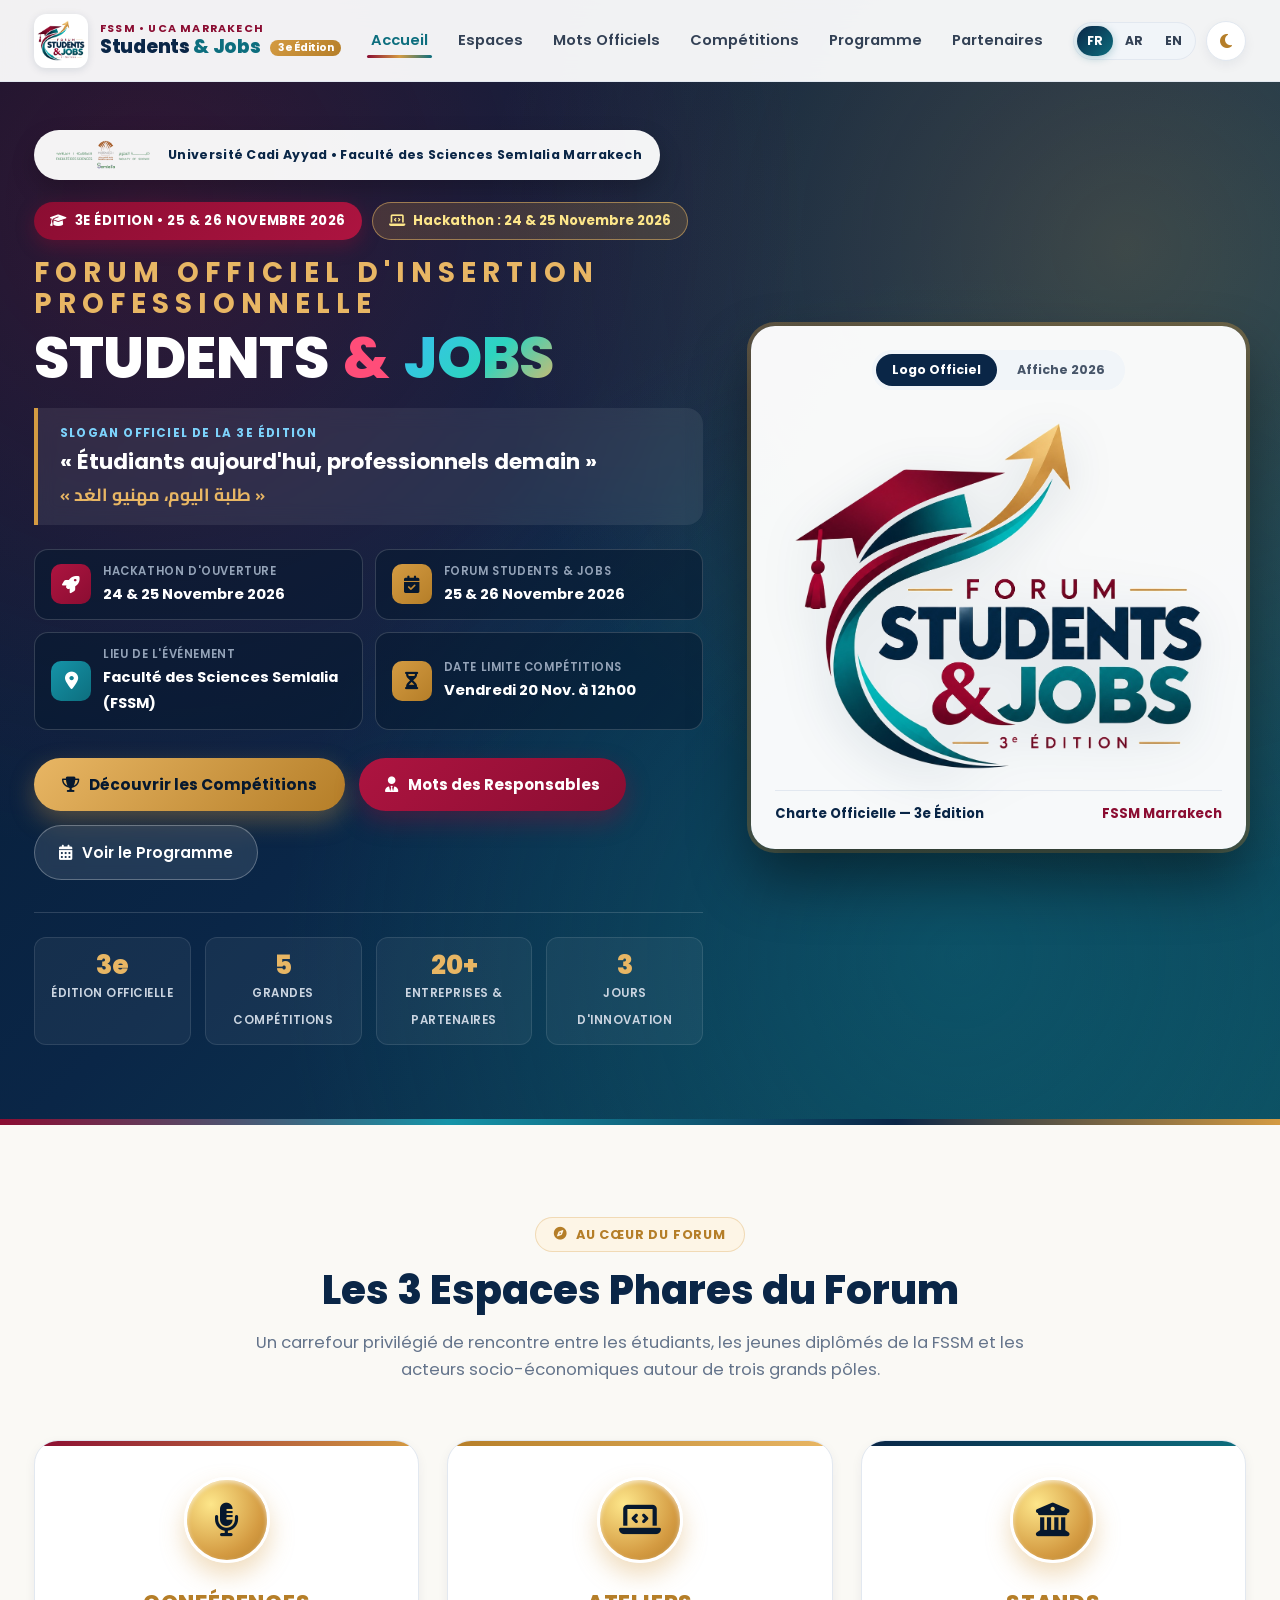
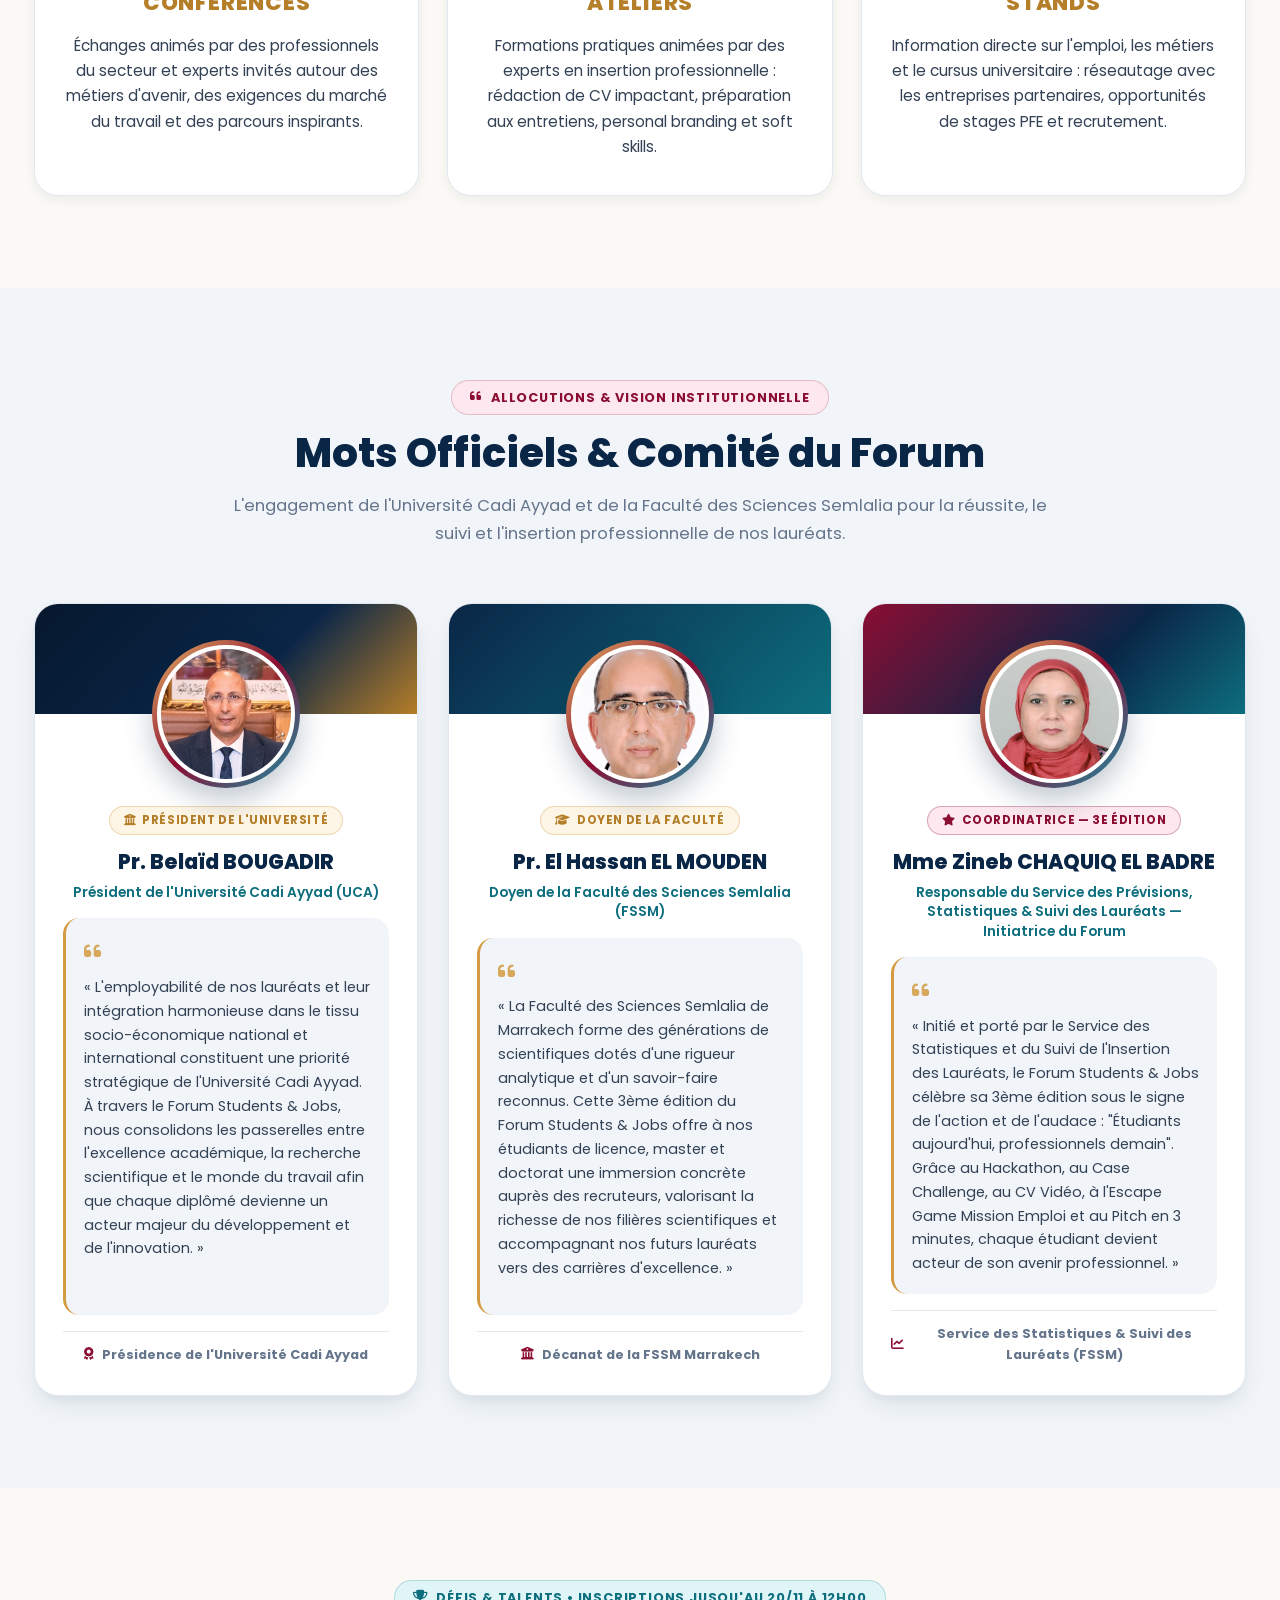
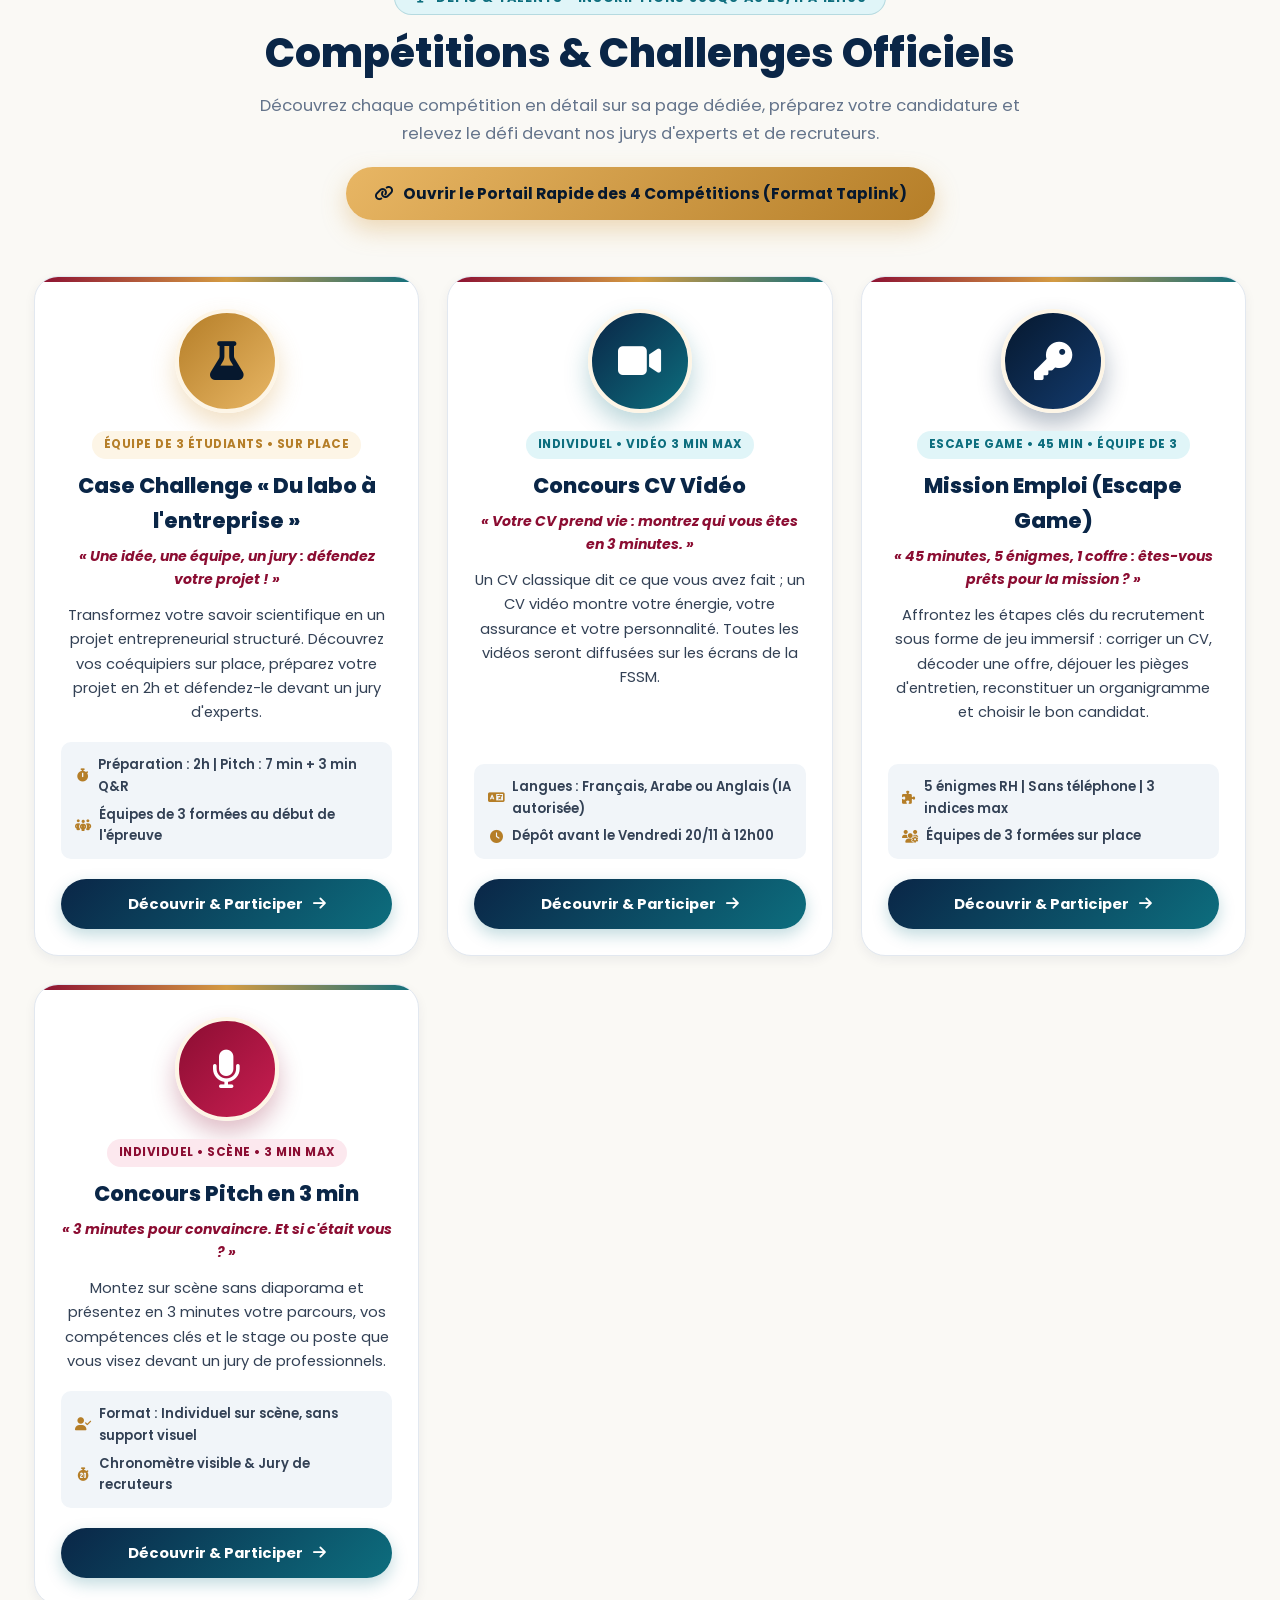
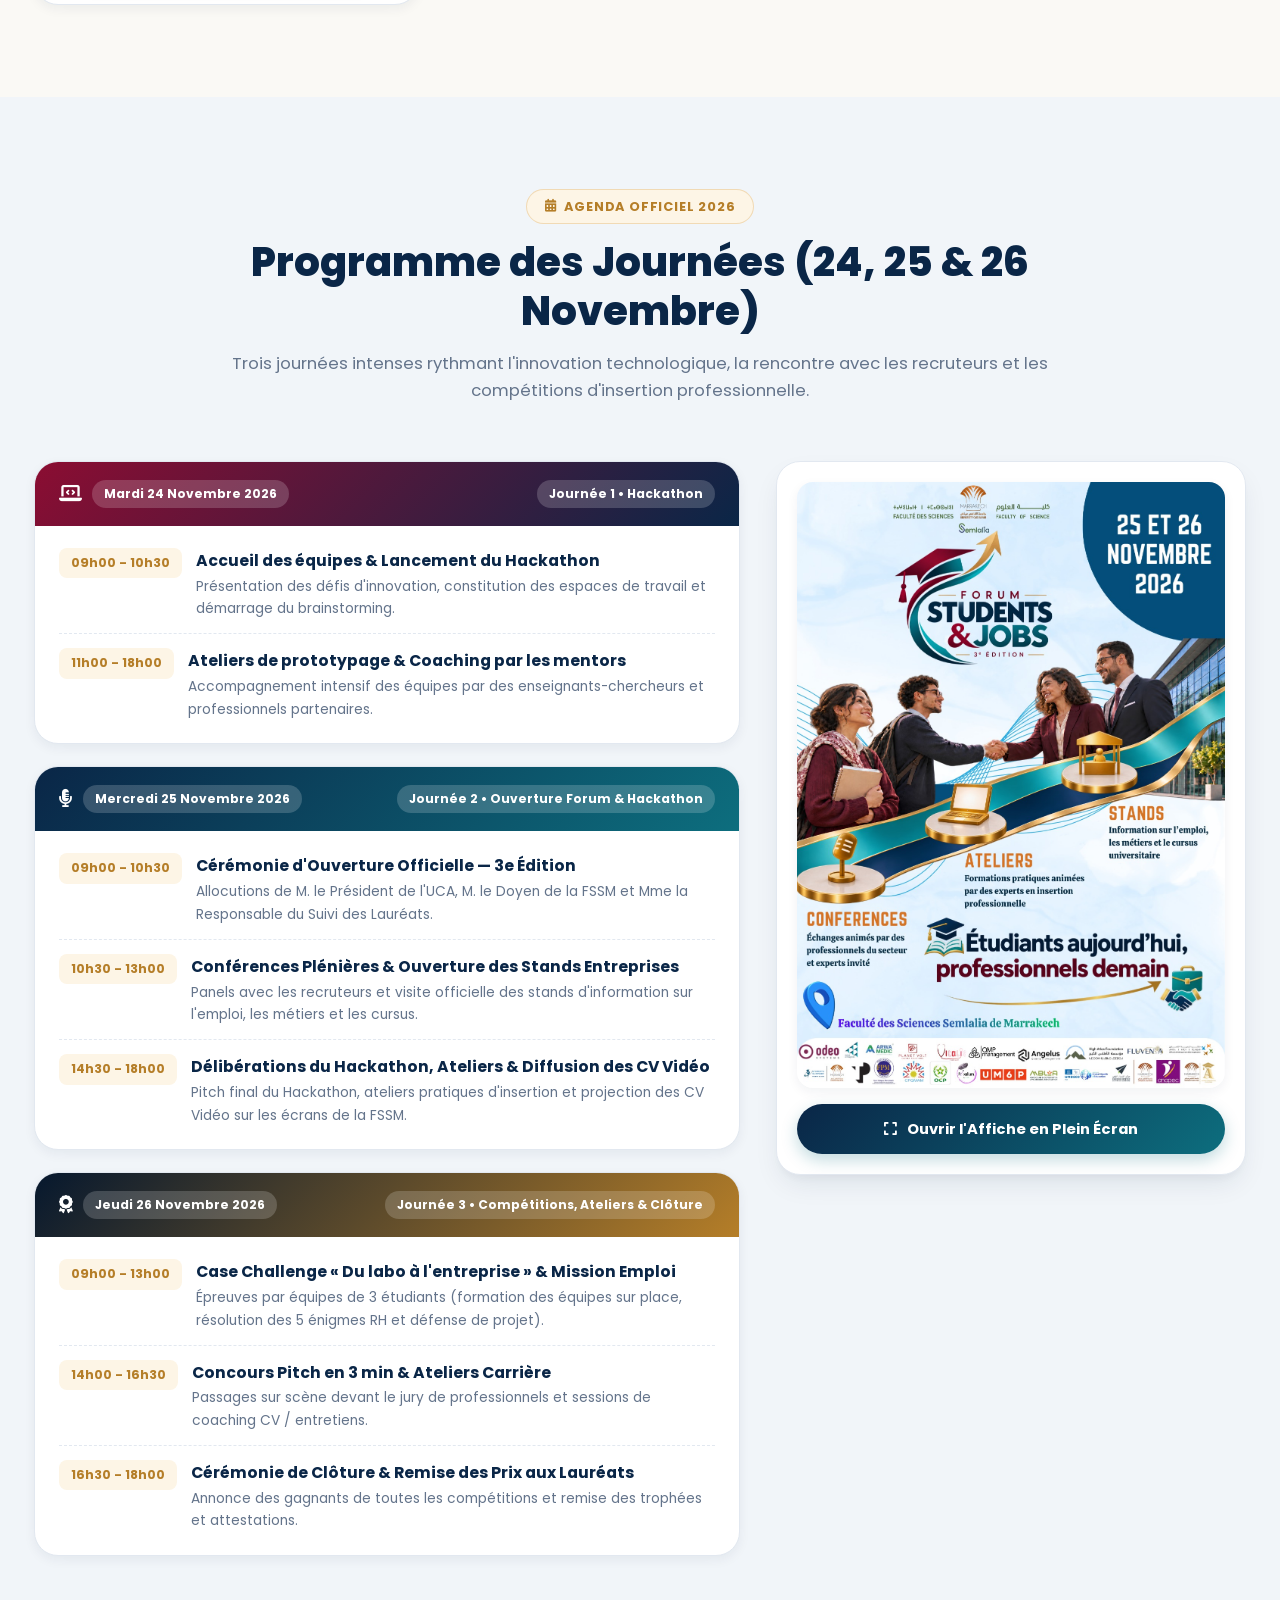
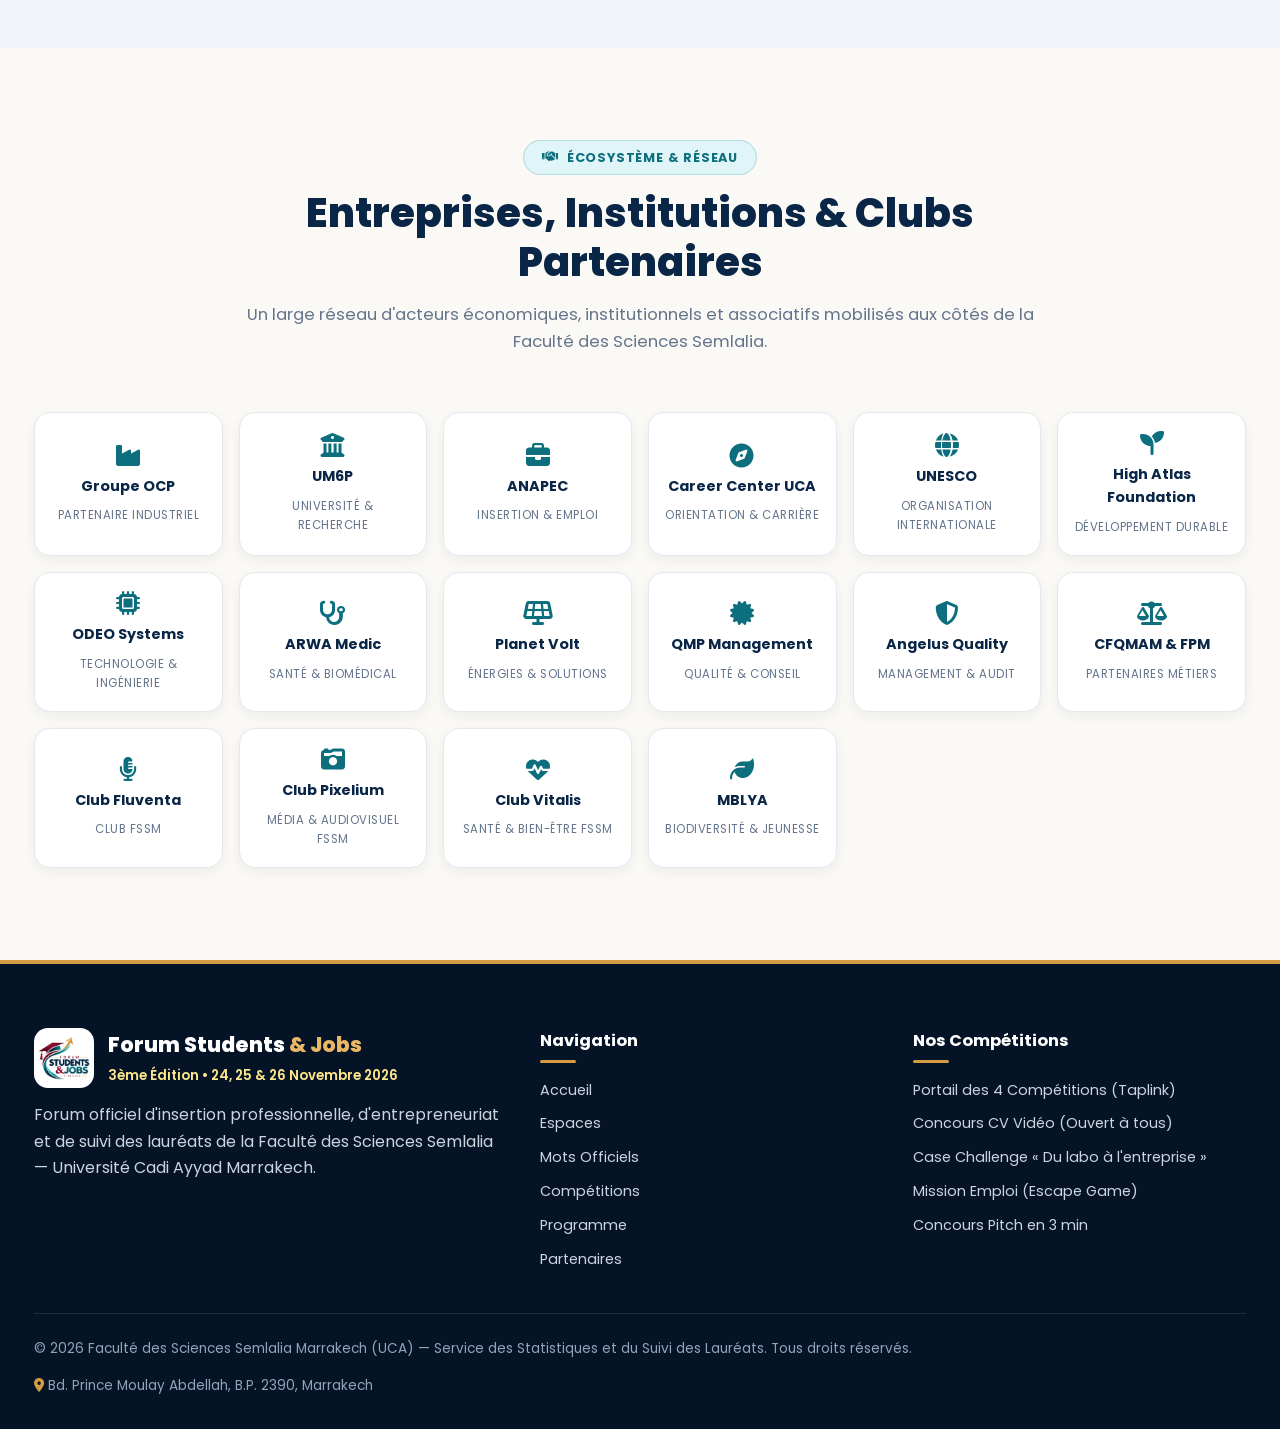
==== commit 5860f21f: "feat: add Taplink competitions portal for the 4 competitions (CV Video open to all, 1-of-3 rule noti" ====
--- a/index.html
+++ b/index.html
@@ -600,56 +600,21 @@
               >
             </span>
             <h2 class="section-heading" data-i18n="comp.title">
-              Compétitions &amp; Challenges Officiels
+              Les 4 Compétitions Officielles du Forum
             </h2>
             <p class="section-subtext" data-i18n="comp.sub">
-              Découvrez chaque compétition en détail sur sa page dédiée, préparez
-              votre candidature et relevez le défi devant nos jurys d'experts et de
-              recruteurs.
+              <strong>Règle importante :</strong> Tout étudiant peut participer au <strong>Concours CV Vidéo</strong> (ouvert à tous). En revanche, parmi les <strong>3 autres compétitions</strong> (<em>Case Challenge</em>, <em>Mission Emploi</em>, <em>Pitch en 3 min</em>), vous ne pouvez participer qu'à <strong>1 seule compétition au choix</strong> !
             </p>
+            <div style="margin-top: 1.25rem;">
+              <a href="competitions-taplink/index.html" class="btn-sj-gold">
+                <i class="fas fa-link"></i>
+                <span>Ouvrir le Portail Rapide des 4 Compétitions (Format Taplink)</span>
+              </a>
+            </div>
           </div>
 
           <div class="competitions-grid">
-            <!-- 1. Hackathon (24 & 25 Novembre) -->
-            <div class="comp-card">
-              <div class="comp-circle-icon crimson-grad">
-                <i class="fas fa-laptop-code"></i>
-              </div>
-              <span class="comp-tag-pill crimson-pill" data-i18n="comp1.tag">
-                24 &amp; 25 Novembre 2026 • En équipe
-              </span>
-              <h3 class="comp-title" data-i18n="comp1.title">
-                Hackathon Students &amp; Jobs
-              </h3>
-              <p class="comp-slogan" data-i18n="comp1.slogan">
-                « 48 heures pour innover, prototyper et convaincre les entreprises ! »
-              </p>
-              <p class="comp-desc" data-i18n="comp1.desc">
-                En ouverture du forum les 24 et 25 novembre, développez en équipe
-                des solutions innovantes répondant à des problématiques réelles
-                d'entreprises et d'employabilité.
-              </p>
-              <div class="comp-meta-list">
-                <div class="comp-meta-item">
-                  <i class="fas fa-calendar-day"></i>
-                  <span data-i18n="comp1.meta1"
-                    >Dates : Mardi 24 &amp; Mercredi 25 Novembre 2026</span
-                  >
-                </div>
-                <div class="comp-meta-item">
-                  <i class="fas fa-users"></i>
-                  <span data-i18n="comp1.meta2"
-                    >Format : Équipes pluridisciplinaires &amp; Mentoring</span
-                  >
-                </div>
-              </div>
-              <a href="competitions/hackathon.html" class="comp-btn">
-                <span data-i18n="comp.btnDiscover">Découvrir &amp; Participer</span>
-                <i class="fas fa-arrow-right"></i>
-              </a>
-            </div>
-
-            <!-- 2. Case Challenge « Du labo à l'entreprise » -->
+            <!-- 1. Case Challenge « Du labo à l'entreprise » -->
             <div class="comp-card">
               <div class="comp-circle-icon gold-grad">
                 <i class="fas fa-flask"></i>
@@ -1164,17 +1129,23 @@
           </div>
 
           <div class="footer-col">
-            <h4 data-i18n="footer.col2">Nos Compétitions</h4>
+            <h4 data-i18n="footer.col2">Les 4 Compétitions</h4>
             <div class="footer-links">
-              <a href="competitions/hackathon.html">Hackathon (24 &amp; 25 Nov)</a>
-              <a href="competitions/case-challenge.html"
+              <a href="competitions-taplink/index.html"
+                >Portail des 4 Compétitions (Taplink)</a
+              >
+              <a href="competitions-taplink/cv-video.html"
+                >Concours CV Vidéo (Ouvert à tous)</a
+              >
+              <a href="competitions-taplink/case-challenge.html"
                 >Case Challenge « Du labo à l'entreprise »</a
               >
-              <a href="competitions/cv-video.html">Concours CV Vidéo</a>
-              <a href="competitions/mission-emploi.html"
+              <a href="competitions-taplink/mission-emploi.html"
                 >Mission Emploi (Escape Game)</a
               >
-              <a href="competitions/pitch-3min.html">Concours Pitch en 3 min</a>
+              <a href="competitions-taplink/pitch-3min.html"
+                >Concours Pitch en 3 min</a
+              >
             </div>
           </div>
         </div>
@@ -1196,3 +1167,4 @@
     <script src="assets/js/app.js"></script>
   </body>
 </html>
+
--- a/assets/css/style.css
+++ b/assets/css/style.css
@@ -2059,3 +2059,4 @@
     gap: 6px;
   }
 }
+
